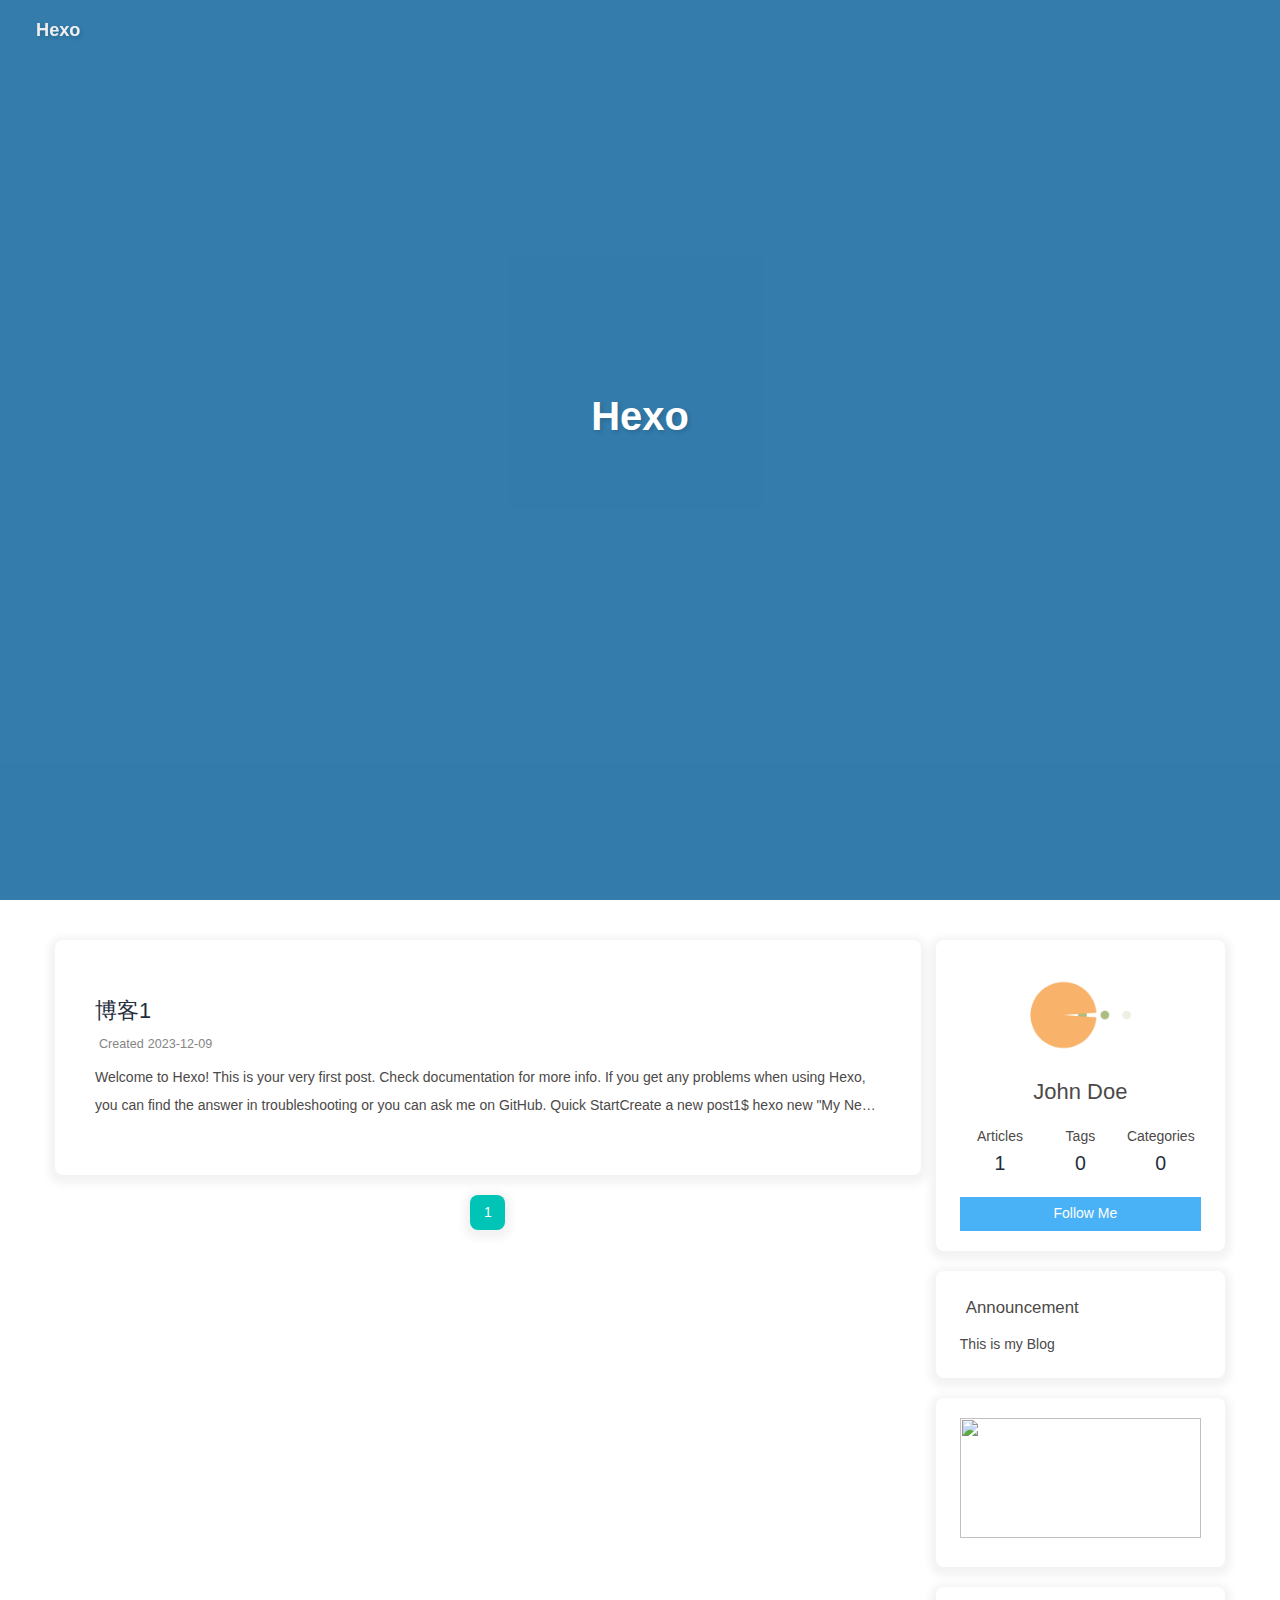
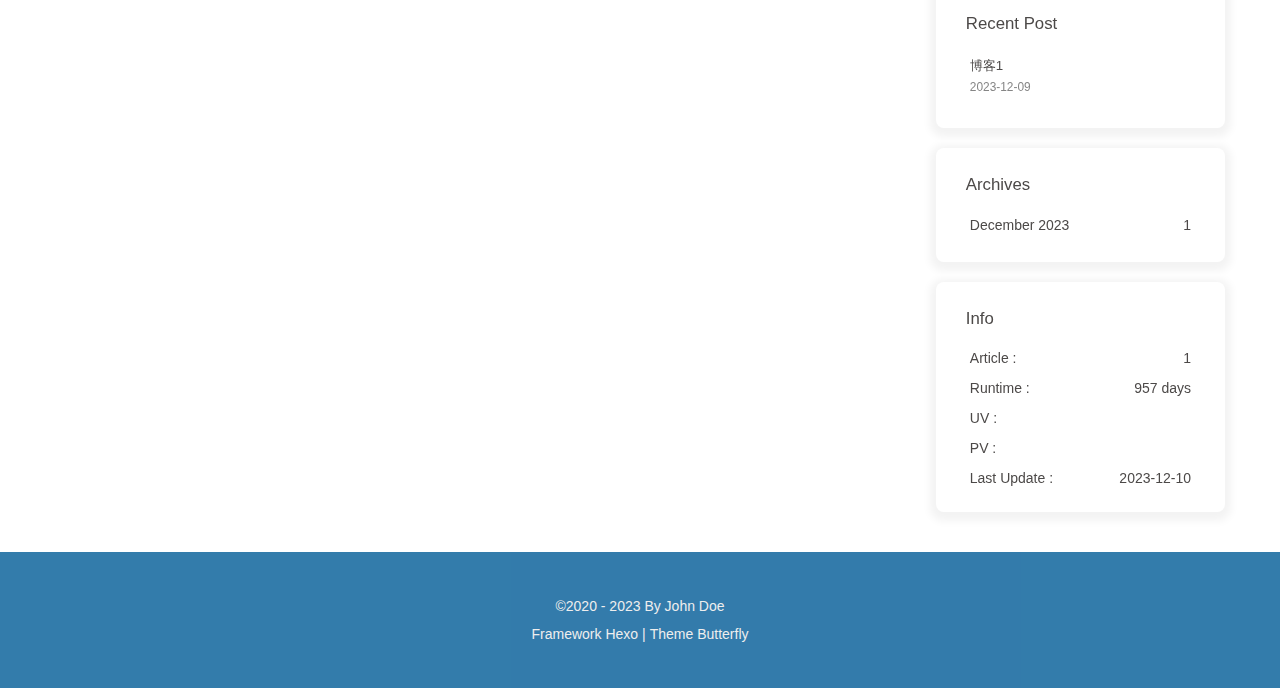
==== index.html @ 72d97095 "Site updated: 2023-12-10 14:03:55" ====
<!DOCTYPE html><html lang="en" data-theme="light"><head><meta charset="UTF-8"><meta http-equiv="X-UA-Compatible" content="IE=edge"><meta name="viewport" content="width=device-width, initial-scale=1.0,viewport-fit=cover"><title>Hexo</title><meta name="author" content="John Doe"><meta name="copyright" content="John Doe"><meta name="format-detection" content="telephone=no"><meta name="theme-color" content="#ffffff"><meta property="og:type" content="website">
<meta property="og:title" content="Hexo">
<meta property="og:url" content="http://example.com/index.html">
<meta property="og:site_name" content="Hexo">
<meta property="og:locale" content="en_US">
<meta property="og:image" content="https://i.loli.net/2021/02/24/5O1day2nriDzjSu.png">
<meta property="article:author" content="John Doe">
<meta name="twitter:card" content="summary">
<meta name="twitter:image" content="https://i.loli.net/2021/02/24/5O1day2nriDzjSu.png"><link rel="shortcut icon" href="/img/favicon.png"><link rel="canonical" href="http://example.com/index.html"><link rel="preconnect" href="//cdn.jsdelivr.net"/><link rel="preconnect" href="//busuanzi.ibruce.info"/><link rel="stylesheet" href="/css/index.css"><link rel="stylesheet" href="https://cdn.jsdelivr.net/npm/@fortawesome/fontawesome-free/css/all.min.css"><link rel="stylesheet" href="https://cdn.jsdelivr.net/npm/@fancyapps/ui/dist/fancybox/fancybox.min.css" media="print" onload="this.media='all'"><script>const GLOBAL_CONFIG = {
  root: '/',
  algolia: undefined,
  localSearch: undefined,
  translate: undefined,
  noticeOutdate: undefined,
  highlight: {"plugin":"highlight.js","highlightCopy":true,"highlightLang":true,"highlightHeightLimit":false},
  copy: {
    success: 'Copy Successful',
    error: 'Copy Error',
    noSupport: 'Browser Not Supported'
  },
  relativeDate: {
    homepage: false,
    post: false
  },
  runtime: 'days',
  dateSuffix: {
    just: 'Just now',
    min: 'minutes ago',
    hour: 'hours ago',
    day: 'days ago',
    month: 'months ago'
  },
  copyright: undefined,
  lightbox: 'fancybox',
  Snackbar: undefined,
  infinitegrid: {
    js: 'https://cdn.jsdelivr.net/npm/@egjs/infinitegrid/dist/infinitegrid.min.js',
    buttonText: 'Load More'
  },
  isPhotoFigcaption: false,
  islazyload: false,
  isAnchor: false,
  percent: {
    toc: true,
    rightside: false,
  },
  autoDarkmode: false
}</script><script id="config-diff">var GLOBAL_CONFIG_SITE = {
  title: 'Hexo',
  isPost: false,
  isHome: true,
  isHighlightShrink: false,
  isToc: false,
  postUpdate: '2023-12-10 14:03:35'
}</script><script>(win=>{
      win.saveToLocal = {
        set: (key, value, ttl) => {
          if (ttl === 0) return
          const now = Date.now()
          const expiry = now + ttl * 86400000
          const item = {
            value,
            expiry
          }
          localStorage.setItem(key, JSON.stringify(item))
        },
      
        get: key => {
          const itemStr = localStorage.getItem(key)
      
          if (!itemStr) {
            return undefined
          }
          const item = JSON.parse(itemStr)
          const now = Date.now()
      
          if (now > item.expiry) {
            localStorage.removeItem(key)
            return undefined
          }
          return item.value
        }
      }
    
      win.getScript = (url, attr = {}) => new Promise((resolve, reject) => {
        const script = document.createElement('script')
        script.src = url
        script.async = true
        script.onerror = reject
        script.onload = script.onreadystatechange = function() {
          const loadState = this.readyState
          if (loadState && loadState !== 'loaded' && loadState !== 'complete') return
          script.onload = script.onreadystatechange = null
          resolve()
        }

        Object.keys(attr).forEach(key => {
          script.setAttribute(key, attr[key])
        })

        document.head.appendChild(script)
      })
    
      win.getCSS = (url, id = false) => new Promise((resolve, reject) => {
        const link = document.createElement('link')
        link.rel = 'stylesheet'
        link.href = url
        if (id) link.id = id
        link.onerror = reject
        link.onload = link.onreadystatechange = function() {
          const loadState = this.readyState
          if (loadState && loadState !== 'loaded' && loadState !== 'complete') return
          link.onload = link.onreadystatechange = null
          resolve()
        }
        document.head.appendChild(link)
      })
    
      win.activateDarkMode = () => {
        document.documentElement.setAttribute('data-theme', 'dark')
        if (document.querySelector('meta[name="theme-color"]') !== null) {
          document.querySelector('meta[name="theme-color"]').setAttribute('content', '#0d0d0d')
        }
      }
      win.activateLightMode = () => {
        document.documentElement.setAttribute('data-theme', 'light')
        if (document.querySelector('meta[name="theme-color"]') !== null) {
          document.querySelector('meta[name="theme-color"]').setAttribute('content', '#ffffff')
        }
      }
      const t = saveToLocal.get('theme')
    
        if (t === 'dark') activateDarkMode()
        else if (t === 'light') activateLightMode()
      
      const asideStatus = saveToLocal.get('aside-status')
      if (asideStatus !== undefined) {
        if (asideStatus === 'hide') {
          document.documentElement.classList.add('hide-aside')
        } else {
          document.documentElement.classList.remove('hide-aside')
        }
      }
    
      const detectApple = () => {
        if(/iPad|iPhone|iPod|Macintosh/.test(navigator.userAgent)){
          document.documentElement.classList.add('apple')
        }
      }
      detectApple()
    })(window)</script><!-- hexo injector head_end start --><link rel="stylesheet" href="https://cdn.cbd.int/hexo-butterfly-clock-anzhiyu/lib/clock.min.css" /><!-- hexo injector head_end end --><meta name="generator" content="Hexo 7.0.0"></head><body><div id="sidebar"><div id="menu-mask"></div><div id="sidebar-menus"><div class="avatar-img is-center"><img src="https://i.loli.net/2021/02/24/5O1day2nriDzjSu.png" onerror="onerror=null;src='/img/friend_404.gif'" alt="avatar"/></div><div class="sidebar-site-data site-data is-center"><a href="/archives/"><div class="headline">Articles</div><div class="length-num">1</div></a><a href="/tags/"><div class="headline">Tags</div><div class="length-num">0</div></a><a href="/categories/"><div class="headline">Categories</div><div class="length-num">0</div></a></div><hr class="custom-hr"/></div></div><div class="page" id="body-wrap"><header class="full_page" id="page-header" style="background-image: url('/xxx.png')"><nav id="nav"><span id="blog-info"><a href="/" title="Hexo"><span class="site-name">Hexo</span></a></span><div id="menus"><div id="toggle-menu"><a class="site-page" href="javascript:void(0);"><i class="fas fa-bars fa-fw"></i></a></div></div></nav><div id="site-info"><h1 id="site-title">Hexo</h1><div id="site-subtitle"><span id="subtitle"></span></div></div><div id="scroll-down"><i class="fas fa-angle-down scroll-down-effects"></i></div></header><main class="layout" id="content-inner"><div class="recent-posts" id="recent-posts"><div class="recent-post-item"><div class="recent-post-info no-cover"><a class="article-title" href="/post/22044.html" title="博客1">博客1</a><div class="article-meta-wrap"><span class="post-meta-date"><i class="far fa-calendar-alt"></i><span class="article-meta-label">Created</span><time datetime="2023-12-09T08:58:15.111Z" title="Created 2023-12-09 16:58:15">2023-12-09</time></span></div><div class="content">Welcome to Hexo! This is your very first post. Check documentation for more info. If you get any problems when using Hexo, you can find the answer in troubleshooting or you can ask me on GitHub.
Quick StartCreate a new post1$ hexo new &quot;My New Post&quot;

More info: Writing
Run server1$ hexo server

More info: Server
Generate static files1$ hexo generate

More info: Generating
Deploy to remote sites1$ hexo deploy

More info: Deployment
</div></div></div><nav id="pagination"><div class="pagination"><span class="page-number current">1</span></div></nav></div><div class="aside-content" id="aside-content"><div class="card-widget card-info"><div class="is-center"><div class="avatar-img"><img src="https://i.loli.net/2021/02/24/5O1day2nriDzjSu.png" onerror="this.onerror=null;this.src='/img/friend_404.gif'" alt="avatar"/></div><div class="author-info__name">John Doe</div><div class="author-info__description"></div></div><div class="card-info-data site-data is-center"><a href="/archives/"><div class="headline">Articles</div><div class="length-num">1</div></a><a href="/tags/"><div class="headline">Tags</div><div class="length-num">0</div></a><a href="/categories/"><div class="headline">Categories</div><div class="length-num">0</div></a></div><a id="card-info-btn" target="_blank" rel="noopener" href="https://github.com/xxxxxx"><i class="fab fa-github"></i><span>Follow Me</span></a></div><div class="card-widget card-announcement"><div class="item-headline"><i class="fas fa-bullhorn fa-shake"></i><span>Announcement</span></div><div class="announcement_content">This is my Blog</div></div><div class="sticky_layout"><div class="card-widget card-recent-post"><div class="item-headline"><i class="fas fa-history"></i><span>Recent Post</span></div><div class="aside-list"><div class="aside-list-item no-cover"><div class="content"><a class="title" href="/post/22044.html" title="博客1">博客1</a><time datetime="2023-12-09T08:58:15.111Z" title="Created 2023-12-09 16:58:15">2023-12-09</time></div></div></div></div><div class="card-widget card-archives"><div class="item-headline"><i class="fas fa-archive"></i><span>Archives</span></div><ul class="card-archive-list"><li class="card-archive-list-item"><a class="card-archive-list-link" href="/archives/2023/12/"><span class="card-archive-list-date">December 2023</span><span class="card-archive-list-count">1</span></a></li></ul></div><div class="card-widget card-webinfo"><div class="item-headline"><i class="fas fa-chart-line"></i><span>Info</span></div><div class="webinfo"><div class="webinfo-item"><div class="item-name">Article :</div><div class="item-count">1</div></div><div class="webinfo-item"><div class="item-name">Runtime :</div><div class="item-count" id="runtimeshow" data-publishDate="2023-12-10T00:05:00.000Z"><i class="fa-solid fa-spinner fa-spin"></i></div></div><div class="webinfo-item"><div class="item-name">UV :</div><div class="item-count" id="busuanzi_value_site_uv"><i class="fa-solid fa-spinner fa-spin"></i></div></div><div class="webinfo-item"><div class="item-name">PV :</div><div class="item-count" id="busuanzi_value_site_pv"><i class="fa-solid fa-spinner fa-spin"></i></div></div><div class="webinfo-item"><div class="item-name">Last Update :</div><div class="item-count" id="last-push-date" data-lastPushDate="2023-12-10T06:03:35.349Z"><i class="fa-solid fa-spinner fa-spin"></i></div></div></div></div></div></div></main><footer id="footer" style="background-image: url('/xxx.png')"><div id="footer-wrap"><div class="copyright">&copy;2020 - 2023 By John Doe</div><div class="framework-info"><span>Framework </span><a target="_blank" rel="noopener" href="https://hexo.io">Hexo</a><span class="footer-separator">|</span><span>Theme </span><a target="_blank" rel="noopener" href="https://github.com/jerryc127/hexo-theme-butterfly">Butterfly</a></div></div></footer></div><div id="rightside"><div id="rightside-config-hide"><button id="darkmode" type="button" title="Toggle Between Light And Dark Mode"><i class="fas fa-adjust"></i></button><button id="hide-aside-btn" type="button" title="Toggle between Single-column and Double-column"><i class="fas fa-arrows-alt-h"></i></button></div><div id="rightside-config-show"><button id="rightside-config" type="button" title="Setting"><i class="fas fa-cog fa-spin"></i></button><button id="go-up" type="button" title="Back To Top"><span class="scroll-percent"></span><i class="fas fa-arrow-up"></i></button></div></div><div><script src="/js/utils.js"></script><script src="/js/main.js"></script><script src="https://cdn.jsdelivr.net/npm/@fancyapps/ui/dist/fancybox/fancybox.umd.min.js"></script><div class="js-pjax"><script>window.typedJSFn = {
  init: (str) => {
    window.typed = new Typed('#subtitle', Object.assign({
      strings: str,
      startDelay: 300,
      typeSpeed: 150,
      loop: true,
      backSpeed: 50,
    }, ))
  },
  run: (subtitleType) => {
    if (true) {
      if (typeof Typed === 'function') {
        subtitleType()
      } else {
        getScript('https://cdn.jsdelivr.net/npm/typed.js/dist/typed.umd.min.js').then(subtitleType)
      }
    } else {
      subtitleType()
    }
  }
}
</script><script>function subtitleType () {
  if (true) {
    typedJSFn.init(["编程是一种思考方式。","今天的你，比昨天更强大了吗？","一个能够升起月亮的身体，必然驮住了许多次日落！"])
  } else {
    document.getElementById("subtitle").textContent = "编程是一种思考方式。"
  }
}
typedJSFn.run(subtitleType)</script></div><script id="canvas_nest" defer="defer" color="0,0,255" opacity="0.7" zIndex="-1" count="99" mobile="false" src="https://cdn.jsdelivr.net/npm/butterfly-extsrc/dist/canvas-nest.min.js"></script><script src="https://cdn.jsdelivr.net/npm/butterfly-extsrc/dist/activate-power-mode.min.js"></script><script>POWERMODE.colorful = true;
POWERMODE.shake = true;
POWERMODE.mobile = false;
document.body.addEventListener('input', POWERMODE);
</script><script id="click-show-text" src="https://cdn.jsdelivr.net/npm/butterfly-extsrc/dist/click-show-text.min.js" data-mobile="false" data-text="爱国,敬业,诚信,友善,富强,民主,文明,和谐,自由,平等,公正,法治" data-fontsize="15px" data-random="false" async="async"></script><script async data-pjax src="//busuanzi.ibruce.info/busuanzi/2.3/busuanzi.pure.mini.js"></script></div><!-- hexo injector body_end start --><script data-pjax>
  function butterfly_clock_anzhiyu_injector_config(){
    var parent_div_git = document.getElementsByClassName('sticky_layout')[0];
    var item_html = '<div class="card-widget card-clock"><div class="card-glass"><div class="card-background"><div class="card-content"><div id="hexo_electric_clock"><img class="entered loading" id="card-clock-loading" src="https://cdn.cbd.int/hexo-butterfly-clock-anzhiyu/lib/loading.gif" style="height: 120px; width: 100%;" data-ll-status="loading"/></div></div></div></div></div>';
    console.log('已挂载butterfly_clock_anzhiyu')
    if(parent_div_git) {
      parent_div_git.insertAdjacentHTML("afterbegin",item_html)
    }
  }
  var elist = 'null'.split(',');
  var cpage = location.pathname;
  var epage = 'all';
  var qweather_key = 'b16a1fa0e63c46a4b8f28abfb06ae3fe';
  var gaud_map_key = 'e2b04289e870b005374ee030148d64fd&s=rsv3';
  var baidu_ak_key = 'undefined';
  var flag = 0;
  var clock_rectangle = '112.982279,28.19409';
  var clock_default_rectangle_enable = 'false';

  for (var i=0;i<elist.length;i++){
    if (cpage.includes(elist[i])){
      flag++;
    }
  }

  if ((epage ==='all')&&(flag == 0)){
    butterfly_clock_anzhiyu_injector_config();
  }
  else if (epage === cpage){
    butterfly_clock_anzhiyu_injector_config();
  }
  </script><script src="https://widget.qweather.net/simple/static/js/he-simple-common.js?v=2.0"></script><script data-pjax src="https://cdn.cbd.int/hexo-butterfly-clock-anzhiyu/lib/clock.min.js"></script><!-- hexo injector body_end end --></body></html>
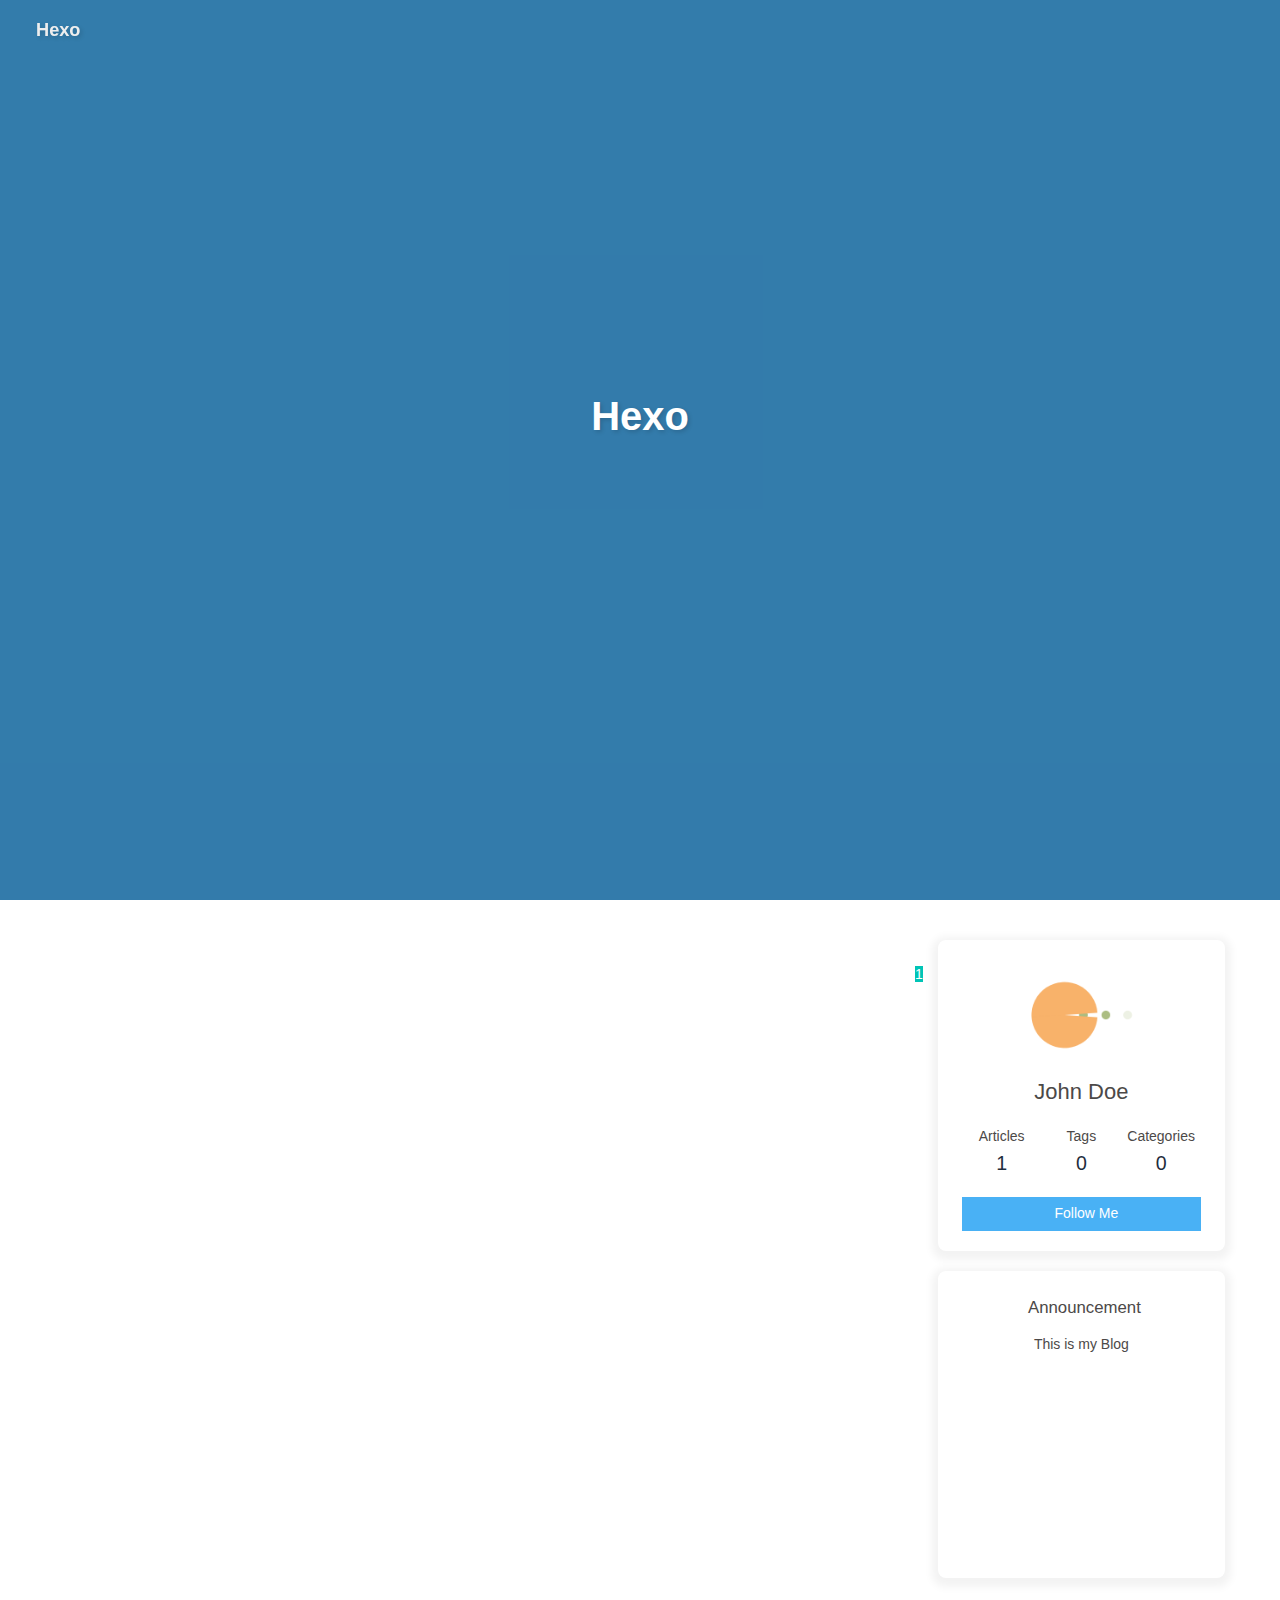
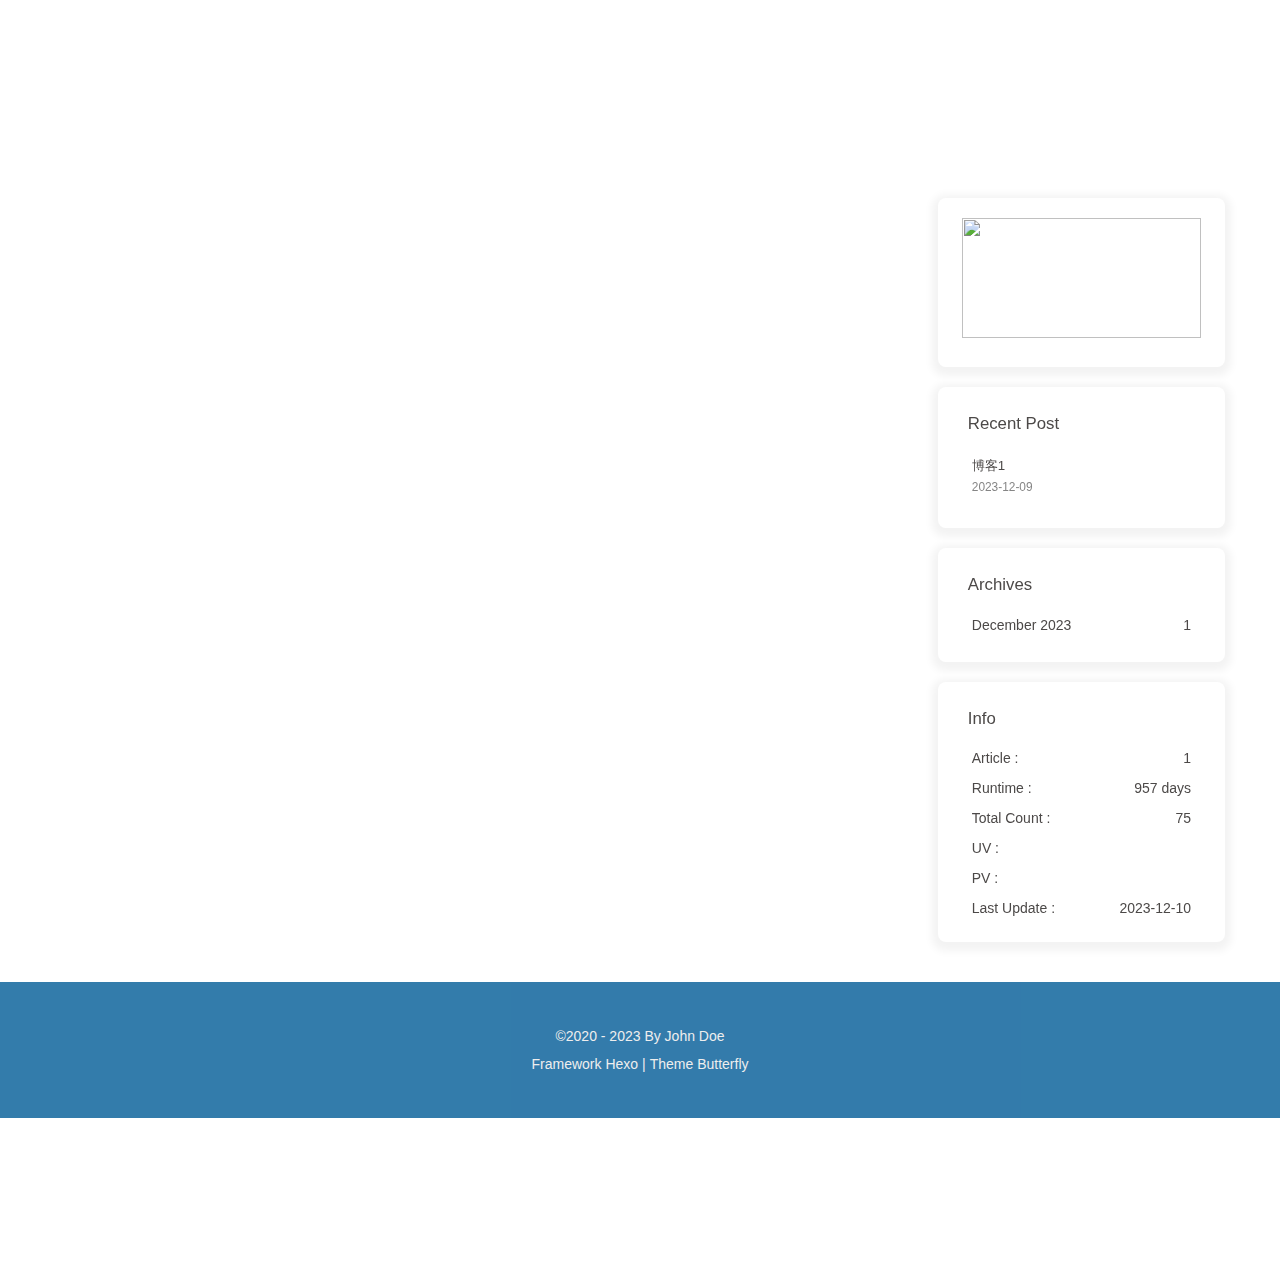
==== commit 7a8e9d24: "Site updated: 2023-12-10 16:48:01" ====
--- a/index.html
+++ b/index.html
@@ -51,7 +51,7 @@
   isHome: true,
   isHighlightShrink: false,
   isToc: false,
-  postUpdate: '2023-12-10 14:03:35'
+  postUpdate: '2023-12-10 16:34:49'
 }</script><script>(win=>{
       win.saveToLocal = {
         set: (key, value, ttl) => {
@@ -148,20 +148,17 @@
         }
       }
       detectApple()
-    })(window)</script><!-- hexo injector head_end start --><link rel="stylesheet" href="https://cdn.cbd.int/hexo-butterfly-clock-anzhiyu/lib/clock.min.css" /><!-- hexo injector head_end end --><meta name="generator" content="Hexo 7.0.0"></head><body><div id="sidebar"><div id="menu-mask"></div><div id="sidebar-menus"><div class="avatar-img is-center"><img src="https://i.loli.net/2021/02/24/5O1day2nriDzjSu.png" onerror="onerror=null;src='/img/friend_404.gif'" alt="avatar"/></div><div class="sidebar-site-data site-data is-center"><a href="/archives/"><div class="headline">Articles</div><div class="length-num">1</div></a><a href="/tags/"><div class="headline">Tags</div><div class="length-num">0</div></a><a href="/categories/"><div class="headline">Categories</div><div class="length-num">0</div></a></div><hr class="custom-hr"/></div></div><div class="page" id="body-wrap"><header class="full_page" id="page-header" style="background-image: url('/xxx.png')"><nav id="nav"><span id="blog-info"><a href="/" title="Hexo"><span class="site-name">Hexo</span></a></span><div id="menus"><div id="toggle-menu"><a class="site-page" href="javascript:void(0);"><i class="fas fa-bars fa-fw"></i></a></div></div></nav><div id="site-info"><h1 id="site-title">Hexo</h1><div id="site-subtitle"><span id="subtitle"></span></div></div><div id="scroll-down"><i class="fas fa-angle-down scroll-down-effects"></i></div></header><main class="layout" id="content-inner"><div class="recent-posts" id="recent-posts"><div class="recent-post-item"><div class="recent-post-info no-cover"><a class="article-title" href="/post/22044.html" title="博客1">博客1</a><div class="article-meta-wrap"><span class="post-meta-date"><i class="far fa-calendar-alt"></i><span class="article-meta-label">Created</span><time datetime="2023-12-09T08:58:15.111Z" title="Created 2023-12-09 16:58:15">2023-12-09</time></span></div><div class="content">Welcome to Hexo! This is your very first post. Check documentation for more info. If you get any problems when using Hexo, you can find the answer in troubleshooting or you can ask me on GitHub.
-Quick StartCreate a new post1$ hexo new &quot;My New Post&quot;
-
-More info: Writing
-Run server1$ hexo server
-
-More info: Server
-Generate static files1$ hexo generate
-
-More info: Generating
-Deploy to remote sites1$ hexo deploy
-
-More info: Deployment
-</div></div></div><nav id="pagination"><div class="pagination"><span class="page-number current">1</span></div></nav></div><div class="aside-content" id="aside-content"><div class="card-widget card-info"><div class="is-center"><div class="avatar-img"><img src="https://i.loli.net/2021/02/24/5O1day2nriDzjSu.png" onerror="this.onerror=null;this.src='/img/friend_404.gif'" alt="avatar"/></div><div class="author-info__name">John Doe</div><div class="author-info__description"></div></div><div class="card-info-data site-data is-center"><a href="/archives/"><div class="headline">Articles</div><div class="length-num">1</div></a><a href="/tags/"><div class="headline">Tags</div><div class="length-num">0</div></a><a href="/categories/"><div class="headline">Categories</div><div class="length-num">0</div></a></div><a id="card-info-btn" target="_blank" rel="noopener" href="https://github.com/xxxxxx"><i class="fab fa-github"></i><span>Follow Me</span></a></div><div class="card-widget card-announcement"><div class="item-headline"><i class="fas fa-bullhorn fa-shake"></i><span>Announcement</span></div><div class="announcement_content">This is my Blog</div></div><div class="sticky_layout"><div class="card-widget card-recent-post"><div class="item-headline"><i class="fas fa-history"></i><span>Recent Post</span></div><div class="aside-list"><div class="aside-list-item no-cover"><div class="content"><a class="title" href="/post/22044.html" title="博客1">博客1</a><time datetime="2023-12-09T08:58:15.111Z" title="Created 2023-12-09 16:58:15">2023-12-09</time></div></div></div></div><div class="card-widget card-archives"><div class="item-headline"><i class="fas fa-archive"></i><span>Archives</span></div><ul class="card-archive-list"><li class="card-archive-list-item"><a class="card-archive-list-link" href="/archives/2023/12/"><span class="card-archive-list-date">December 2023</span><span class="card-archive-list-count">1</span></a></li></ul></div><div class="card-widget card-webinfo"><div class="item-headline"><i class="fas fa-chart-line"></i><span>Info</span></div><div class="webinfo"><div class="webinfo-item"><div class="item-name">Article :</div><div class="item-count">1</div></div><div class="webinfo-item"><div class="item-name">Runtime :</div><div class="item-count" id="runtimeshow" data-publishDate="2023-12-10T00:05:00.000Z"><i class="fa-solid fa-spinner fa-spin"></i></div></div><div class="webinfo-item"><div class="item-name">UV :</div><div class="item-count" id="busuanzi_value_site_uv"><i class="fa-solid fa-spinner fa-spin"></i></div></div><div class="webinfo-item"><div class="item-name">PV :</div><div class="item-count" id="busuanzi_value_site_pv"><i class="fa-solid fa-spinner fa-spin"></i></div></div><div class="webinfo-item"><div class="item-name">Last Update :</div><div class="item-count" id="last-push-date" data-lastPushDate="2023-12-10T06:03:35.349Z"><i class="fa-solid fa-spinner fa-spin"></i></div></div></div></div></div></div></main><footer id="footer" style="background-image: url('/xxx.png')"><div id="footer-wrap"><div class="copyright">&copy;2020 - 2023 By John Doe</div><div class="framework-info"><span>Framework </span><a target="_blank" rel="noopener" href="https://hexo.io">Hexo</a><span class="footer-separator">|</span><span>Theme </span><a target="_blank" rel="noopener" href="https://github.com/jerryc127/hexo-theme-butterfly">Butterfly</a></div></div></footer></div><div id="rightside"><div id="rightside-config-hide"><button id="darkmode" type="button" title="Toggle Between Light And Dark Mode"><i class="fas fa-adjust"></i></button><button id="hide-aside-btn" type="button" title="Toggle between Single-column and Double-column"><i class="fas fa-arrows-alt-h"></i></button></div><div id="rightside-config-show"><button id="rightside-config" type="button" title="Setting"><i class="fas fa-cog fa-spin"></i></button><button id="go-up" type="button" title="Back To Top"><span class="scroll-percent"></span><i class="fas fa-arrow-up"></i></button></div></div><div><script src="/js/utils.js"></script><script src="/js/main.js"></script><script src="https://cdn.jsdelivr.net/npm/@fancyapps/ui/dist/fancybox/fancybox.umd.min.js"></script><div class="js-pjax"><script>window.typedJSFn = {
+    })(window)</script><svg aria-hidden="true" style="position:absolute; overflow:hidden; width:0; height:0"><symbol id="icon-sun" viewBox="0 0 1024 1024"><path d="M960 512l-128 128v192h-192l-128 128-128-128H192v-192l-128-128 128-128V192h192l128-128 128 128h192v192z" fill="#FFD878" p-id="8420"></path><path d="M736 512a224 224 0 1 0-448 0 224 224 0 1 0 448 0z" fill="#FFE4A9" p-id="8421"></path><path d="M512 109.248L626.752 224H800v173.248L914.752 512 800 626.752V800h-173.248L512 914.752 397.248 800H224v-173.248L109.248 512 224 397.248V224h173.248L512 109.248M512 64l-128 128H192v192l-128 128 128 128v192h192l128 128 128-128h192v-192l128-128-128-128V192h-192l-128-128z" fill="#4D5152" p-id="8422"></path><path d="M512 320c105.888 0 192 86.112 192 192s-86.112 192-192 192-192-86.112-192-192 86.112-192 192-192m0-32a224 224 0 1 0 0 448 224 224 0 0 0 0-448z" fill="#4D5152" p-id="8423"></path></symbol><symbol id="icon-moon" viewBox="0 0 1024 1024"><path d="M611.370667 167.082667a445.013333 445.013333 0 0 1-38.4 161.834666 477.824 477.824 0 0 1-244.736 244.394667 445.141333 445.141333 0 0 1-161.109334 38.058667 85.077333 85.077333 0 0 0-65.066666 135.722666A462.08 462.08 0 1 0 747.093333 102.058667a85.077333 85.077333 0 0 0-135.722666 65.024z" fill="#FFB531" p-id="11345"></path><path d="M329.728 274.133333l35.157333-35.157333a21.333333 21.333333 0 1 0-30.165333-30.165333l-35.157333 35.157333-35.114667-35.157333a21.333333 21.333333 0 0 0-30.165333 30.165333l35.114666 35.157333-35.114666 35.157334a21.333333 21.333333 0 1 0 30.165333 30.165333l35.114667-35.157333 35.157333 35.157333a21.333333 21.333333 0 1 0 30.165333-30.165333z" fill="#030835" p-id="11346"></path></symbol></svg><!-- hexo injector head_end start --><link rel="stylesheet" href="https://cdn.cbd.int/hexo-butterfly-clock-anzhiyu/lib/clock.min.css" /><!-- hexo injector head_end end --><meta name="generator" content="Hexo 7.0.0"></head><body><div id="sidebar"><div id="menu-mask"></div><div id="sidebar-menus"><div class="avatar-img is-center"><img src="https://i.loli.net/2021/02/24/5O1day2nriDzjSu.png" onerror="onerror=null;src='/img/friend_404.gif'" alt="avatar"/></div><div class="sidebar-site-data site-data is-center"><a href="/archives/"><div class="headline">Articles</div><div class="length-num">1</div></a><a href="/tags/"><div class="headline">Tags</div><div class="length-num">0</div></a><a href="/categories/"><div class="headline">Categories</div><div class="length-num">0</div></a></div><hr class="custom-hr"/></div></div><div class="page" id="body-wrap"><header class="full_page" id="page-header" style="background-image: url('/xxx.png')"><nav id="nav"><span id="blog-info"><a href="/" title="Hexo"><span class="site-name">Hexo</span></a></span><div id="menus"><div id="toggle-menu"><a class="site-page" href="javascript:void(0);"><i class="fas fa-bars fa-fw"></i></a></div></div></nav><div id="site-info"><h1 id="site-title">Hexo</h1><div id="site-subtitle"><span id="subtitle"></span></div></div><div id="scroll-down"><i class="fas fa-angle-down scroll-down-effects"></i></div></header><main class="layout" id="content-inner"><div class="recent-posts" id="recent-posts"></div><postUI></postUI><nav id="pagination"><div class="pagination"><span class="page-number current">1</span></div></nav><div class="aside-content" id="aside-content"><div class="card-widget card-info"><div class="is-center"><div class="avatar-img"><img src="https://i.loli.net/2021/02/24/5O1day2nriDzjSu.png" onerror="this.onerror=null;this.src='/img/friend_404.gif'" alt="avatar"/></div><div class="author-info__name">John Doe</div><div class="author-info__description"></div></div><div class="card-info-data site-data is-center"><a href="/archives/"><div class="headline">Articles</div><div class="length-num">1</div></a><a href="/tags/"><div class="headline">Tags</div><div class="length-num">0</div></a><a href="/categories/"><div class="headline">Categories</div><div class="length-num">0</div></a></div><a id="card-info-btn" target="_blank" rel="noopener" href="https://github.com/xxxxxx"><i class="fab fa-github"></i><span>Follow Me</span></a></div><div class="card-widget card-announcement"><div class="item-headline"><i class="fas fa-bullhorn fa-shake"></i><span>Announcement</span></div><div class="announcement_content">This is my Blog<div class="xpand" style="height:200px;"></div></div></div><canvas class="illo" width="800" height="800" style="max-width: 200px; max-height: 200px; touch-action: none; width: 640px; height: 640px;"></canvas><script src="https://fastly.jsdelivr.net/gh/xiaopengand/blogCdn@latest/xzxr/twopeople1.js"></script><script src="https://fastly.jsdelivr.net/gh/xiaopengand/blogCdn@latest/xzxr/zdog.dist.js"></script><script id="rendered-js" src="https://fastly.jsdelivr.net/gh/xiaopengand/blogCdn@latest/xzxr/twopeople.js"></script><style>.card-widget.card-announcement {
+margin: 0;
+align-items: center;
+justify-content: center;
+text-align: center;
+}
+canvas {
+display: block;
+margin: 0 auto;
+cursor: move;
+}</style><div class="sticky_layout"><div class="card-widget card-recent-post"><div class="item-headline"><i class="fas fa-history"></i><span>Recent Post</span></div><div class="aside-list"><div class="aside-list-item no-cover"><div class="content"><a class="title" href="/post/22044.html" title="博客1">博客1</a><time datetime="2023-12-09T08:58:15.111Z" title="Created 2023-12-09 16:58:15">2023-12-09</time></div></div></div></div><div class="card-widget card-archives"><div class="item-headline"><i class="fas fa-archive"></i><span>Archives</span></div><ul class="card-archive-list"><li class="card-archive-list-item"><a class="card-archive-list-link" href="/archives/2023/12/"><span class="card-archive-list-date">December 2023</span><span class="card-archive-list-count">1</span></a></li></ul></div><div class="card-widget card-webinfo"><div class="item-headline"><i class="fas fa-chart-line"></i><span>Info</span></div><div class="webinfo"><div class="webinfo-item"><div class="item-name">Article :</div><div class="item-count">1</div></div><div class="webinfo-item"><div class="item-name">Runtime :</div><div class="item-count" id="runtimeshow" data-publishDate="2023-12-10T00:05:00.000Z"><i class="fa-solid fa-spinner fa-spin"></i></div></div><div class="webinfo-item"><div class="item-name">Total Count :</div><div class="item-count">75</div></div><div class="webinfo-item"><div class="item-name">UV :</div><div class="item-count" id="busuanzi_value_site_uv"><i class="fa-solid fa-spinner fa-spin"></i></div></div><div class="webinfo-item"><div class="item-name">PV :</div><div class="item-count" id="busuanzi_value_site_pv"><i class="fa-solid fa-spinner fa-spin"></i></div></div><div class="webinfo-item"><div class="item-name">Last Update :</div><div class="item-count" id="last-push-date" data-lastPushDate="2023-12-10T08:34:49.573Z"><i class="fa-solid fa-spinner fa-spin"></i></div></div></div></div></div></div></main><footer id="footer" style="background-image: url('/xxx.png')"><div id="footer-wrap"><div class="copyright">&copy;2020 - 2023 By John Doe</div><div class="framework-info"><span>Framework </span><a target="_blank" rel="noopener" href="https://hexo.io">Hexo</a><span class="footer-separator">|</span><span>Theme </span><a target="_blank" rel="noopener" href="https://github.com/jerryc127/hexo-theme-butterfly">Butterfly</a></div></div></footer></div><div id="rightside"><div id="rightside-config-hide"><button id="darkmode" type="button" title="Toggle Between Light And Dark Mode"><i class="fas fa-adjust"></i></button><a class="icon-V hidden" onclick="switchNightMode()" title="Toggle Between Light And Dark Mode"></a><svg width="25" height="25" viewBox="0 0 1024 1024"></svg><use id="modeicon" xlink:href="#icon-moon"></use><button id="hide-aside-btn" type="button" title="Toggle between Single-column and Double-column"><i class="fas fa-arrows-alt-h"></i></button></div><div id="rightside-config-show"><button id="rightside-config" type="button" title="Setting"><i class="fas fa-cog fa-spin"></i></button><button id="go-up" type="button" title="Back To Top"><span class="scroll-percent"></span><i class="fas fa-arrow-up"></i></button></div></div><div><script src="/js/utils.js"></script><script src="/js/main.js"></script><script src="https://cdn.jsdelivr.net/npm/@fancyapps/ui/dist/fancybox/fancybox.umd.min.js"></script><div class="js-pjax"><script>window.typedJSFn = {
   init: (str) => {
     window.typed = new Typed('#subtitle', Object.assign({
       strings: str,
@@ -190,14 +187,14 @@
     document.getElementById("subtitle").textContent = "编程是一种思考方式。"
   }
 }
-typedJSFn.run(subtitleType)</script></div><script id="canvas_nest" defer="defer" color="0,0,255" opacity="0.7" zIndex="-1" count="99" mobile="false" src="https://cdn.jsdelivr.net/npm/butterfly-extsrc/dist/canvas-nest.min.js"></script><script src="https://cdn.jsdelivr.net/npm/butterfly-extsrc/dist/activate-power-mode.min.js"></script><script>POWERMODE.colorful = true;
+typedJSFn.run(subtitleType)</script></div><canvas id="universe"></canvas><script defer src="/js/universe.js"></script><script id="canvas_nest" defer="defer" color="0,0,255" opacity="0.7" zIndex="-1" count="99" mobile="false" src="https://cdn.jsdelivr.net/npm/butterfly-extsrc/dist/canvas-nest.min.js"></script><script src="https://cdn.jsdelivr.net/npm/butterfly-extsrc/dist/activate-power-mode.min.js"></script><script>POWERMODE.colorful = true;
 POWERMODE.shake = true;
 POWERMODE.mobile = false;
 document.body.addEventListener('input', POWERMODE);
 </script><script id="click-show-text" src="https://cdn.jsdelivr.net/npm/butterfly-extsrc/dist/click-show-text.min.js" data-mobile="false" data-text="爱国,敬业,诚信,友善,富强,民主,文明,和谐,自由,平等,公正,法治" data-fontsize="15px" data-random="false" async="async"></script><script async data-pjax src="//busuanzi.ibruce.info/busuanzi/2.3/busuanzi.pure.mini.js"></script></div><!-- hexo injector body_end start --><script data-pjax>
   function butterfly_clock_anzhiyu_injector_config(){
     var parent_div_git = document.getElementsByClassName('sticky_layout')[0];
-    var item_html = '<div class="card-widget card-clock"><div class="card-glass"><div class="card-background"><div class="card-content"><div id="hexo_electric_clock"><img class="entered loading" id="card-clock-loading" src="https://cdn.cbd.int/hexo-butterfly-clock-anzhiyu/lib/loading.gif" style="height: 120px; width: 100%;" data-ll-status="loading"/></div></div></div></div></div>';
+    var item_html = '<div class="card-widget card-clock"><div class="card-glass"><div class="card-background"><div class="card-content"><div id="hexo_electric_clock"><img class="entered loading" id="card-clock-loading" src="https://p2.ssl.qhimgs1.com/sdr/400__/t040a87eb3dd4bdf538.jpg" style="height: 120px; width: 100%;" data-ll-status="loading"/></div></div></div></div></div>';
     console.log('已挂载butterfly_clock_anzhiyu')
     if(parent_div_git) {
       parent_div_git.insertAdjacentHTML("afterbegin",item_html)
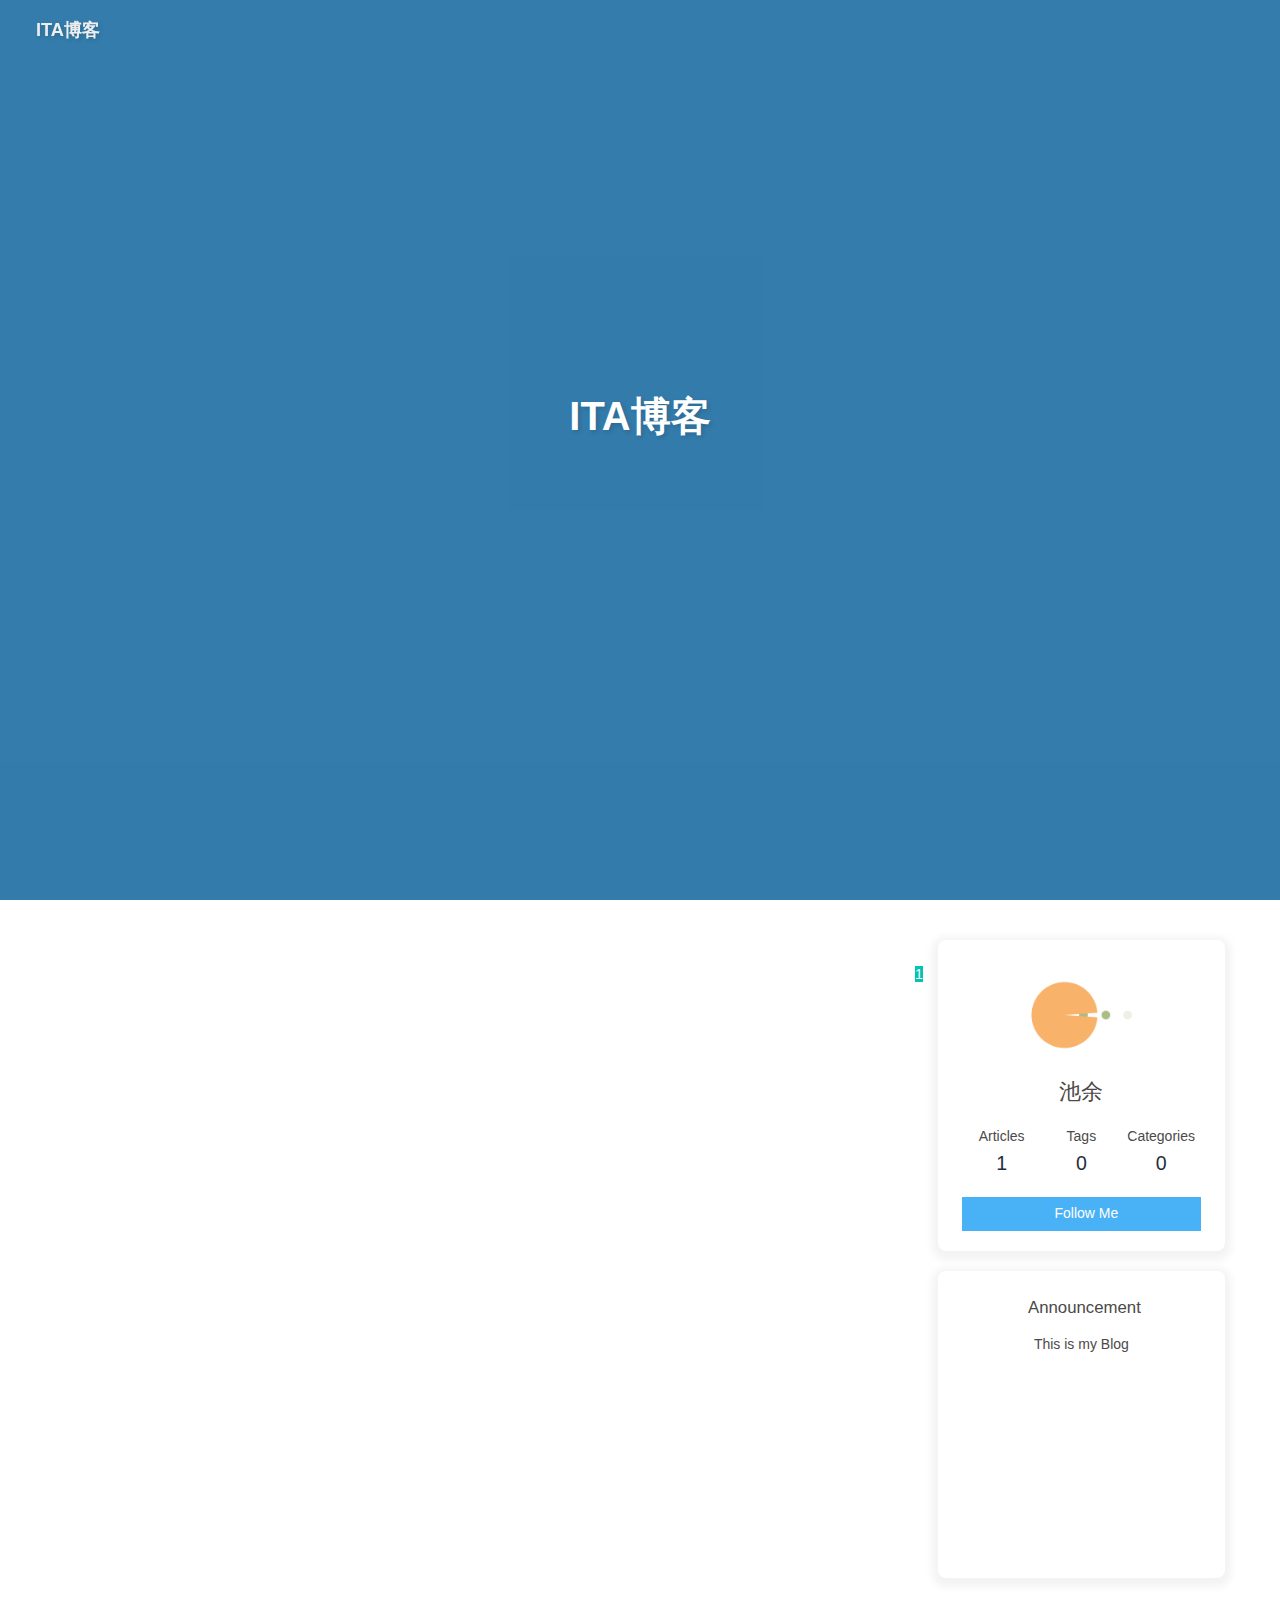
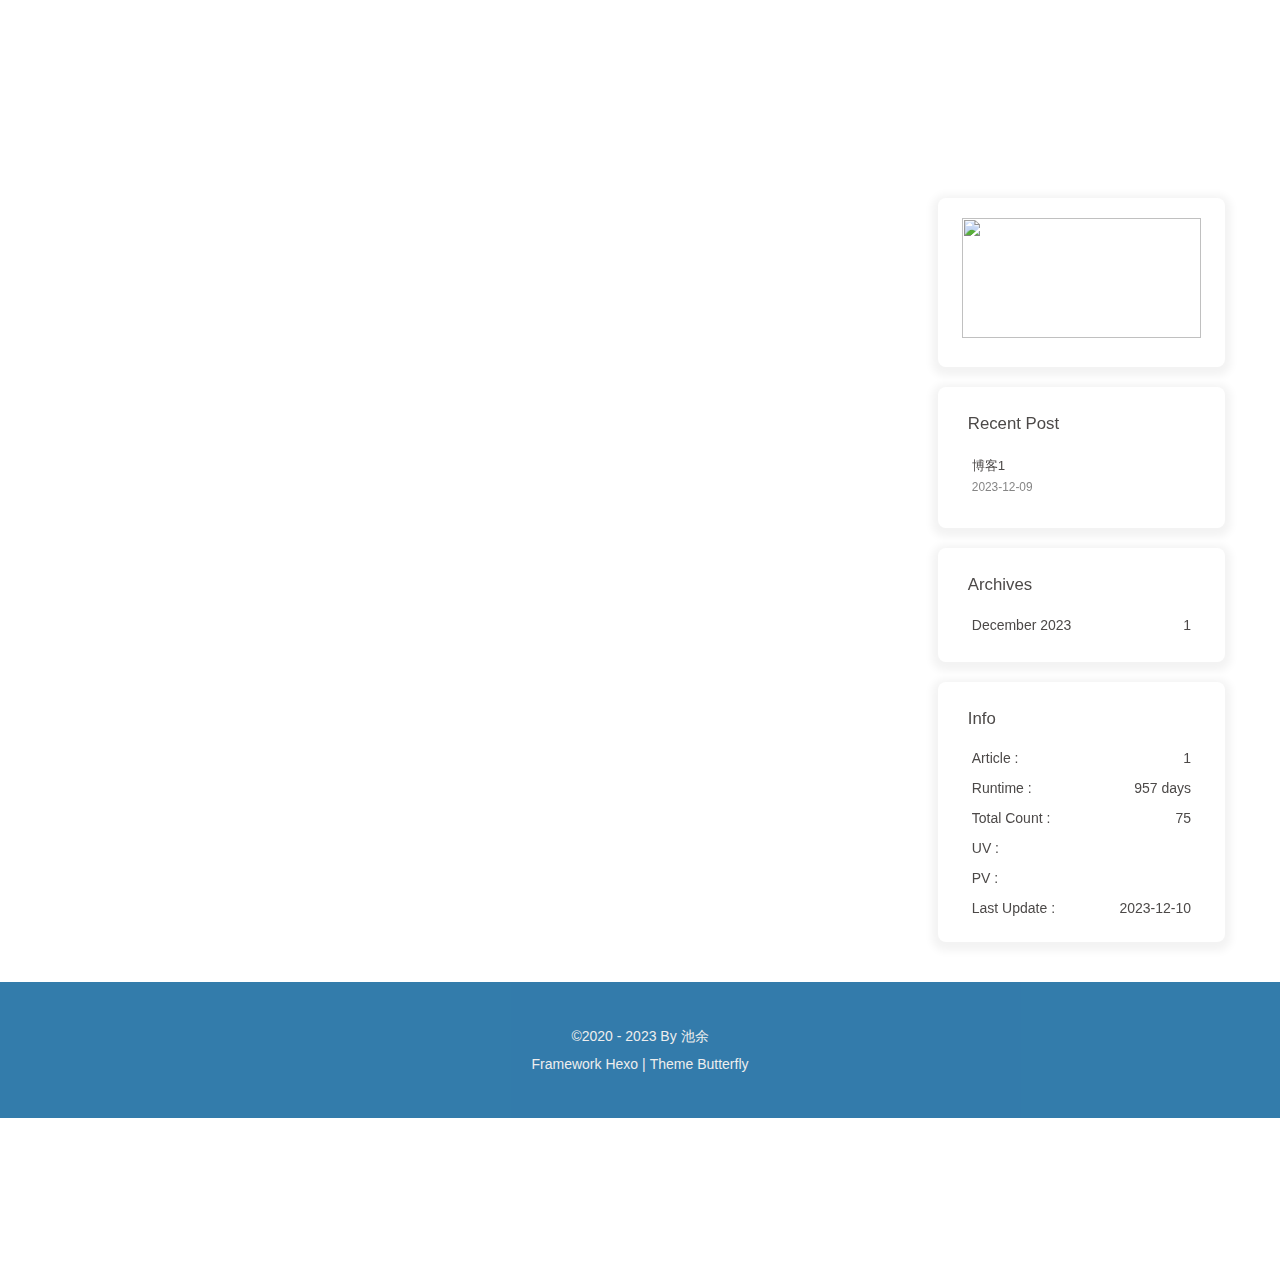
==== commit 2530a946: "Site updated: 2023-12-10 17:27:14" ====
--- a/index.html
+++ b/index.html
@@ -1,10 +1,10 @@
-<!DOCTYPE html><html lang="en" data-theme="light"><head><meta charset="UTF-8"><meta http-equiv="X-UA-Compatible" content="IE=edge"><meta name="viewport" content="width=device-width, initial-scale=1.0,viewport-fit=cover"><title>Hexo</title><meta name="author" content="John Doe"><meta name="copyright" content="John Doe"><meta name="format-detection" content="telephone=no"><meta name="theme-color" content="#ffffff"><meta property="og:type" content="website">
-<meta property="og:title" content="Hexo">
+<!DOCTYPE html><html lang="zh—CN" data-theme="light"><head><meta charset="UTF-8"><meta http-equiv="X-UA-Compatible" content="IE=edge"><meta name="viewport" content="width=device-width, initial-scale=1.0,viewport-fit=cover"><title>ITA博客 - ITA博客</title><meta name="author" content="池余"><meta name="copyright" content="池余"><meta name="format-detection" content="telephone=no"><meta name="theme-color" content="#ffffff"><meta property="og:type" content="website">
+<meta property="og:title" content="ITA博客">
 <meta property="og:url" content="http://example.com/index.html">
-<meta property="og:site_name" content="Hexo">
-<meta property="og:locale" content="en_US">
+<meta property="og:site_name" content="ITA博客">
+<meta property="og:locale">
 <meta property="og:image" content="https://i.loli.net/2021/02/24/5O1day2nriDzjSu.png">
-<meta property="article:author" content="John Doe">
+<meta property="article:author" content="池余">
 <meta name="twitter:card" content="summary">
 <meta name="twitter:image" content="https://i.loli.net/2021/02/24/5O1day2nriDzjSu.png"><link rel="shortcut icon" href="/img/favicon.png"><link rel="canonical" href="http://example.com/index.html"><link rel="preconnect" href="//cdn.jsdelivr.net"/><link rel="preconnect" href="//busuanzi.ibruce.info"/><link rel="stylesheet" href="/css/index.css"><link rel="stylesheet" href="https://cdn.jsdelivr.net/npm/@fortawesome/fontawesome-free/css/all.min.css"><link rel="stylesheet" href="https://cdn.jsdelivr.net/npm/@fancyapps/ui/dist/fancybox/fancybox.min.css" media="print" onload="this.media='all'"><script>const GLOBAL_CONFIG = {
   root: '/',
@@ -46,12 +46,12 @@
   },
   autoDarkmode: false
 }</script><script id="config-diff">var GLOBAL_CONFIG_SITE = {
-  title: 'Hexo',
+  title: 'ITA博客',
   isPost: false,
   isHome: true,
   isHighlightShrink: false,
   isToc: false,
-  postUpdate: '2023-12-10 16:34:49'
+  postUpdate: '2023-12-10 17:26:59'
 }</script><script>(win=>{
       win.saveToLocal = {
         set: (key, value, ttl) => {
@@ -148,7 +148,7 @@
         }
       }
       detectApple()
-    })(window)</script><svg aria-hidden="true" style="position:absolute; overflow:hidden; width:0; height:0"><symbol id="icon-sun" viewBox="0 0 1024 1024"><path d="M960 512l-128 128v192h-192l-128 128-128-128H192v-192l-128-128 128-128V192h192l128-128 128 128h192v192z" fill="#FFD878" p-id="8420"></path><path d="M736 512a224 224 0 1 0-448 0 224 224 0 1 0 448 0z" fill="#FFE4A9" p-id="8421"></path><path d="M512 109.248L626.752 224H800v173.248L914.752 512 800 626.752V800h-173.248L512 914.752 397.248 800H224v-173.248L109.248 512 224 397.248V224h173.248L512 109.248M512 64l-128 128H192v192l-128 128 128 128v192h192l128 128 128-128h192v-192l128-128-128-128V192h-192l-128-128z" fill="#4D5152" p-id="8422"></path><path d="M512 320c105.888 0 192 86.112 192 192s-86.112 192-192 192-192-86.112-192-192 86.112-192 192-192m0-32a224 224 0 1 0 0 448 224 224 0 0 0 0-448z" fill="#4D5152" p-id="8423"></path></symbol><symbol id="icon-moon" viewBox="0 0 1024 1024"><path d="M611.370667 167.082667a445.013333 445.013333 0 0 1-38.4 161.834666 477.824 477.824 0 0 1-244.736 244.394667 445.141333 445.141333 0 0 1-161.109334 38.058667 85.077333 85.077333 0 0 0-65.066666 135.722666A462.08 462.08 0 1 0 747.093333 102.058667a85.077333 85.077333 0 0 0-135.722666 65.024z" fill="#FFB531" p-id="11345"></path><path d="M329.728 274.133333l35.157333-35.157333a21.333333 21.333333 0 1 0-30.165333-30.165333l-35.157333 35.157333-35.114667-35.157333a21.333333 21.333333 0 0 0-30.165333 30.165333l35.114666 35.157333-35.114666 35.157334a21.333333 21.333333 0 1 0 30.165333 30.165333l35.114667-35.157333 35.157333 35.157333a21.333333 21.333333 0 1 0 30.165333-30.165333z" fill="#030835" p-id="11346"></path></symbol></svg><!-- hexo injector head_end start --><link rel="stylesheet" href="https://cdn.cbd.int/hexo-butterfly-clock-anzhiyu/lib/clock.min.css" /><!-- hexo injector head_end end --><meta name="generator" content="Hexo 7.0.0"></head><body><div id="sidebar"><div id="menu-mask"></div><div id="sidebar-menus"><div class="avatar-img is-center"><img src="https://i.loli.net/2021/02/24/5O1day2nriDzjSu.png" onerror="onerror=null;src='/img/friend_404.gif'" alt="avatar"/></div><div class="sidebar-site-data site-data is-center"><a href="/archives/"><div class="headline">Articles</div><div class="length-num">1</div></a><a href="/tags/"><div class="headline">Tags</div><div class="length-num">0</div></a><a href="/categories/"><div class="headline">Categories</div><div class="length-num">0</div></a></div><hr class="custom-hr"/></div></div><div class="page" id="body-wrap"><header class="full_page" id="page-header" style="background-image: url('/xxx.png')"><nav id="nav"><span id="blog-info"><a href="/" title="Hexo"><span class="site-name">Hexo</span></a></span><div id="menus"><div id="toggle-menu"><a class="site-page" href="javascript:void(0);"><i class="fas fa-bars fa-fw"></i></a></div></div></nav><div id="site-info"><h1 id="site-title">Hexo</h1><div id="site-subtitle"><span id="subtitle"></span></div></div><div id="scroll-down"><i class="fas fa-angle-down scroll-down-effects"></i></div></header><main class="layout" id="content-inner"><div class="recent-posts" id="recent-posts"></div><postUI></postUI><nav id="pagination"><div class="pagination"><span class="page-number current">1</span></div></nav><div class="aside-content" id="aside-content"><div class="card-widget card-info"><div class="is-center"><div class="avatar-img"><img src="https://i.loli.net/2021/02/24/5O1day2nriDzjSu.png" onerror="this.onerror=null;this.src='/img/friend_404.gif'" alt="avatar"/></div><div class="author-info__name">John Doe</div><div class="author-info__description"></div></div><div class="card-info-data site-data is-center"><a href="/archives/"><div class="headline">Articles</div><div class="length-num">1</div></a><a href="/tags/"><div class="headline">Tags</div><div class="length-num">0</div></a><a href="/categories/"><div class="headline">Categories</div><div class="length-num">0</div></a></div><a id="card-info-btn" target="_blank" rel="noopener" href="https://github.com/xxxxxx"><i class="fab fa-github"></i><span>Follow Me</span></a></div><div class="card-widget card-announcement"><div class="item-headline"><i class="fas fa-bullhorn fa-shake"></i><span>Announcement</span></div><div class="announcement_content">This is my Blog<div class="xpand" style="height:200px;"></div></div></div><canvas class="illo" width="800" height="800" style="max-width: 200px; max-height: 200px; touch-action: none; width: 640px; height: 640px;"></canvas><script src="https://fastly.jsdelivr.net/gh/xiaopengand/blogCdn@latest/xzxr/twopeople1.js"></script><script src="https://fastly.jsdelivr.net/gh/xiaopengand/blogCdn@latest/xzxr/zdog.dist.js"></script><script id="rendered-js" src="https://fastly.jsdelivr.net/gh/xiaopengand/blogCdn@latest/xzxr/twopeople.js"></script><style>.card-widget.card-announcement {
+    })(window)</script><svg aria-hidden="true" style="position:absolute; overflow:hidden; width:0; height:0"><symbol id="icon-sun" viewBox="0 0 1024 1024"><path d="M960 512l-128 128v192h-192l-128 128-128-128H192v-192l-128-128 128-128V192h192l128-128 128 128h192v192z" fill="#FFD878" p-id="8420"></path><path d="M736 512a224 224 0 1 0-448 0 224 224 0 1 0 448 0z" fill="#FFE4A9" p-id="8421"></path><path d="M512 109.248L626.752 224H800v173.248L914.752 512 800 626.752V800h-173.248L512 914.752 397.248 800H224v-173.248L109.248 512 224 397.248V224h173.248L512 109.248M512 64l-128 128H192v192l-128 128 128 128v192h192l128 128 128-128h192v-192l128-128-128-128V192h-192l-128-128z" fill="#4D5152" p-id="8422"></path><path d="M512 320c105.888 0 192 86.112 192 192s-86.112 192-192 192-192-86.112-192-192 86.112-192 192-192m0-32a224 224 0 1 0 0 448 224 224 0 0 0 0-448z" fill="#4D5152" p-id="8423"></path></symbol><symbol id="icon-moon" viewBox="0 0 1024 1024"><path d="M611.370667 167.082667a445.013333 445.013333 0 0 1-38.4 161.834666 477.824 477.824 0 0 1-244.736 244.394667 445.141333 445.141333 0 0 1-161.109334 38.058667 85.077333 85.077333 0 0 0-65.066666 135.722666A462.08 462.08 0 1 0 747.093333 102.058667a85.077333 85.077333 0 0 0-135.722666 65.024z" fill="#FFB531" p-id="11345"></path><path d="M329.728 274.133333l35.157333-35.157333a21.333333 21.333333 0 1 0-30.165333-30.165333l-35.157333 35.157333-35.114667-35.157333a21.333333 21.333333 0 0 0-30.165333 30.165333l35.114666 35.157333-35.114666 35.157334a21.333333 21.333333 0 1 0 30.165333 30.165333l35.114667-35.157333 35.157333 35.157333a21.333333 21.333333 0 1 0 30.165333-30.165333z" fill="#030835" p-id="11346"></path></symbol></svg><!-- hexo injector head_end start --><link rel="stylesheet" href="https://cdn.cbd.int/hexo-butterfly-clock-anzhiyu/lib/clock.min.css" /><!-- hexo injector head_end end --><meta name="generator" content="Hexo 7.0.0"></head><body><div id="sidebar"><div id="menu-mask"></div><div id="sidebar-menus"><div class="avatar-img is-center"><img src="https://i.loli.net/2021/02/24/5O1day2nriDzjSu.png" onerror="onerror=null;src='/img/friend_404.gif'" alt="avatar"/></div><div class="sidebar-site-data site-data is-center"><a href="/archives/"><div class="headline">Articles</div><div class="length-num">1</div></a><a href="/tags/"><div class="headline">Tags</div><div class="length-num">0</div></a><a href="/categories/"><div class="headline">Categories</div><div class="length-num">0</div></a></div><hr class="custom-hr"/></div></div><div class="page" id="body-wrap"><header class="full_page" id="page-header" style="background-image: url('/1.png')"><nav id="nav"><span id="blog-info"><a href="/" title="ITA博客"><span class="site-name">ITA博客</span></a></span><div id="menus"><div id="toggle-menu"><a class="site-page" href="javascript:void(0);"><i class="fas fa-bars fa-fw"></i></a></div></div></nav><div id="site-info"><h1 id="site-title">ITA博客</h1><div id="site-subtitle"><span id="subtitle"></span></div></div><div id="scroll-down"><i class="fas fa-angle-down scroll-down-effects"></i></div></header><main class="layout" id="content-inner"><div class="recent-posts" id="recent-posts"></div><postUI></postUI><nav id="pagination"><div class="pagination"><span class="page-number current">1</span></div></nav><div class="aside-content" id="aside-content"><div class="card-widget card-info"><div class="is-center"><div class="avatar-img"><img src="https://i.loli.net/2021/02/24/5O1day2nriDzjSu.png" onerror="this.onerror=null;this.src='/img/friend_404.gif'" alt="avatar"/></div><div class="author-info__name">池余</div><div class="author-info__description"></div></div><div class="card-info-data site-data is-center"><a href="/archives/"><div class="headline">Articles</div><div class="length-num">1</div></a><a href="/tags/"><div class="headline">Tags</div><div class="length-num">0</div></a><a href="/categories/"><div class="headline">Categories</div><div class="length-num">0</div></a></div><a id="card-info-btn" target="_blank" rel="noopener" href="https://github.com/xxxxxx"><i class="fab fa-github"></i><span>Follow Me</span></a></div><div class="card-widget card-announcement"><div class="item-headline"><i class="fas fa-bullhorn fa-shake"></i><span>Announcement</span></div><div class="announcement_content">This is my Blog<div class="xpand" style="height:200px;"></div></div></div><canvas class="illo" width="800" height="800" style="max-width: 200px; max-height: 200px; touch-action: none; width: 640px; height: 640px;"></canvas><script src="https://fastly.jsdelivr.net/gh/xiaopengand/blogCdn@latest/xzxr/twopeople1.js"></script><script src="https://fastly.jsdelivr.net/gh/xiaopengand/blogCdn@latest/xzxr/zdog.dist.js"></script><script id="rendered-js" src="https://fastly.jsdelivr.net/gh/xiaopengand/blogCdn@latest/xzxr/twopeople.js"></script><style>.card-widget.card-announcement {
 margin: 0;
 align-items: center;
 justify-content: center;
@@ -158,7 +158,7 @@
 display: block;
 margin: 0 auto;
 cursor: move;
-}</style><div class="sticky_layout"><div class="card-widget card-recent-post"><div class="item-headline"><i class="fas fa-history"></i><span>Recent Post</span></div><div class="aside-list"><div class="aside-list-item no-cover"><div class="content"><a class="title" href="/post/22044.html" title="博客1">博客1</a><time datetime="2023-12-09T08:58:15.111Z" title="Created 2023-12-09 16:58:15">2023-12-09</time></div></div></div></div><div class="card-widget card-archives"><div class="item-headline"><i class="fas fa-archive"></i><span>Archives</span></div><ul class="card-archive-list"><li class="card-archive-list-item"><a class="card-archive-list-link" href="/archives/2023/12/"><span class="card-archive-list-date">December 2023</span><span class="card-archive-list-count">1</span></a></li></ul></div><div class="card-widget card-webinfo"><div class="item-headline"><i class="fas fa-chart-line"></i><span>Info</span></div><div class="webinfo"><div class="webinfo-item"><div class="item-name">Article :</div><div class="item-count">1</div></div><div class="webinfo-item"><div class="item-name">Runtime :</div><div class="item-count" id="runtimeshow" data-publishDate="2023-12-10T00:05:00.000Z"><i class="fa-solid fa-spinner fa-spin"></i></div></div><div class="webinfo-item"><div class="item-name">Total Count :</div><div class="item-count">75</div></div><div class="webinfo-item"><div class="item-name">UV :</div><div class="item-count" id="busuanzi_value_site_uv"><i class="fa-solid fa-spinner fa-spin"></i></div></div><div class="webinfo-item"><div class="item-name">PV :</div><div class="item-count" id="busuanzi_value_site_pv"><i class="fa-solid fa-spinner fa-spin"></i></div></div><div class="webinfo-item"><div class="item-name">Last Update :</div><div class="item-count" id="last-push-date" data-lastPushDate="2023-12-10T08:34:49.573Z"><i class="fa-solid fa-spinner fa-spin"></i></div></div></div></div></div></div></main><footer id="footer" style="background-image: url('/xxx.png')"><div id="footer-wrap"><div class="copyright">&copy;2020 - 2023 By John Doe</div><div class="framework-info"><span>Framework </span><a target="_blank" rel="noopener" href="https://hexo.io">Hexo</a><span class="footer-separator">|</span><span>Theme </span><a target="_blank" rel="noopener" href="https://github.com/jerryc127/hexo-theme-butterfly">Butterfly</a></div></div></footer></div><div id="rightside"><div id="rightside-config-hide"><button id="darkmode" type="button" title="Toggle Between Light And Dark Mode"><i class="fas fa-adjust"></i></button><a class="icon-V hidden" onclick="switchNightMode()" title="Toggle Between Light And Dark Mode"></a><svg width="25" height="25" viewBox="0 0 1024 1024"></svg><use id="modeicon" xlink:href="#icon-moon"></use><button id="hide-aside-btn" type="button" title="Toggle between Single-column and Double-column"><i class="fas fa-arrows-alt-h"></i></button></div><div id="rightside-config-show"><button id="rightside-config" type="button" title="Setting"><i class="fas fa-cog fa-spin"></i></button><button id="go-up" type="button" title="Back To Top"><span class="scroll-percent"></span><i class="fas fa-arrow-up"></i></button></div></div><div><script src="/js/utils.js"></script><script src="/js/main.js"></script><script src="https://cdn.jsdelivr.net/npm/@fancyapps/ui/dist/fancybox/fancybox.umd.min.js"></script><div class="js-pjax"><script>window.typedJSFn = {
+}</style><div class="sticky_layout"><div class="card-widget card-recent-post"><div class="item-headline"><i class="fas fa-history"></i><span>Recent Post</span></div><div class="aside-list"><div class="aside-list-item no-cover"><div class="content"><a class="title" href="/post/22044.html" title="博客1">博客1</a><time datetime="2023-12-09T08:58:15.111Z" title="Created 2023-12-09 16:58:15">2023-12-09</time></div></div></div></div><div class="card-widget card-archives"><div class="item-headline"><i class="fas fa-archive"></i><span>Archives</span></div><ul class="card-archive-list"><li class="card-archive-list-item"><a class="card-archive-list-link" href="/archives/2023/12/"><span class="card-archive-list-date">December 2023</span><span class="card-archive-list-count">1</span></a></li></ul></div><div class="card-widget card-webinfo"><div class="item-headline"><i class="fas fa-chart-line"></i><span>Info</span></div><div class="webinfo"><div class="webinfo-item"><div class="item-name">Article :</div><div class="item-count">1</div></div><div class="webinfo-item"><div class="item-name">Runtime :</div><div class="item-count" id="runtimeshow" data-publishDate="2023-12-10T00:05:00.000Z"><i class="fa-solid fa-spinner fa-spin"></i></div></div><div class="webinfo-item"><div class="item-name">Total Count :</div><div class="item-count">75</div></div><div class="webinfo-item"><div class="item-name">UV :</div><div class="item-count" id="busuanzi_value_site_uv"><i class="fa-solid fa-spinner fa-spin"></i></div></div><div class="webinfo-item"><div class="item-name">PV :</div><div class="item-count" id="busuanzi_value_site_pv"><i class="fa-solid fa-spinner fa-spin"></i></div></div><div class="webinfo-item"><div class="item-name">Last Update :</div><div class="item-count" id="last-push-date" data-lastPushDate="2023-12-10T09:26:59.541Z"><i class="fa-solid fa-spinner fa-spin"></i></div></div></div></div></div></div></main><footer id="footer" style="background-image: url('/1.png')"><div id="footer-wrap"><div class="copyright">&copy;2020 - 2023 By 池余</div><div class="framework-info"><span>Framework </span><a target="_blank" rel="noopener" href="https://hexo.io">Hexo</a><span class="footer-separator">|</span><span>Theme </span><a target="_blank" rel="noopener" href="https://github.com/jerryc127/hexo-theme-butterfly">Butterfly</a></div></div></footer></div><div id="rightside"><div id="rightside-config-hide"><button id="darkmode" type="button" title="Toggle Between Light And Dark Mode"><i class="fas fa-adjust"></i></button><a class="icon-V hidden" onclick="switchNightMode()" title="Toggle Between Light And Dark Mode"></a><svg width="25" height="25" viewBox="0 0 1024 1024"></svg><use id="modeicon" xlink:href="#icon-moon"></use><button id="hide-aside-btn" type="button" title="Toggle between Single-column and Double-column"><i class="fas fa-arrows-alt-h"></i></button></div><div id="rightside-config-show"><button id="rightside-config" type="button" title="Setting"><i class="fas fa-cog fa-spin"></i></button><button id="go-up" type="button" title="Back To Top"><span class="scroll-percent"></span><i class="fas fa-arrow-up"></i></button></div></div><div><script src="/js/utils.js"></script><script src="/js/main.js"></script><script src="https://cdn.jsdelivr.net/npm/@fancyapps/ui/dist/fancybox/fancybox.umd.min.js"></script><div class="js-pjax"><script>window.typedJSFn = {
   init: (str) => {
     window.typed = new Typed('#subtitle', Object.assign({
       strings: str,
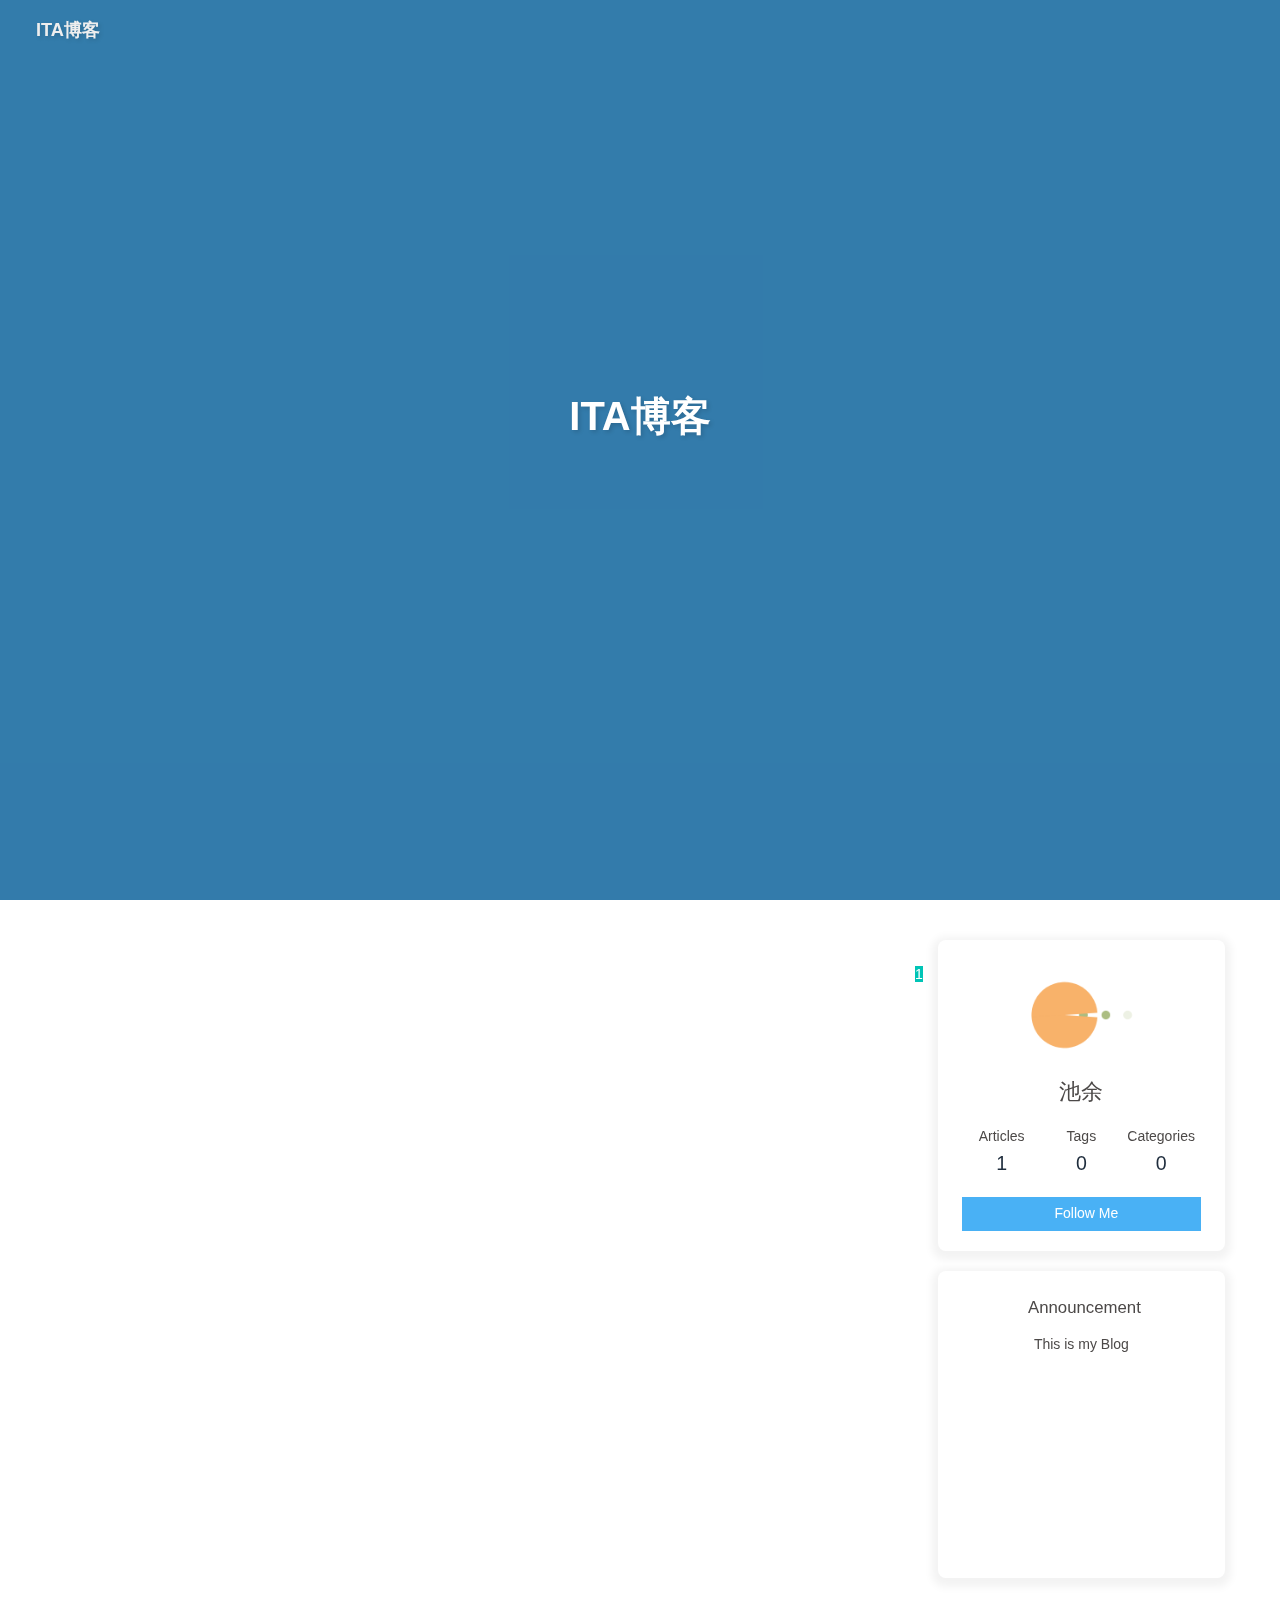
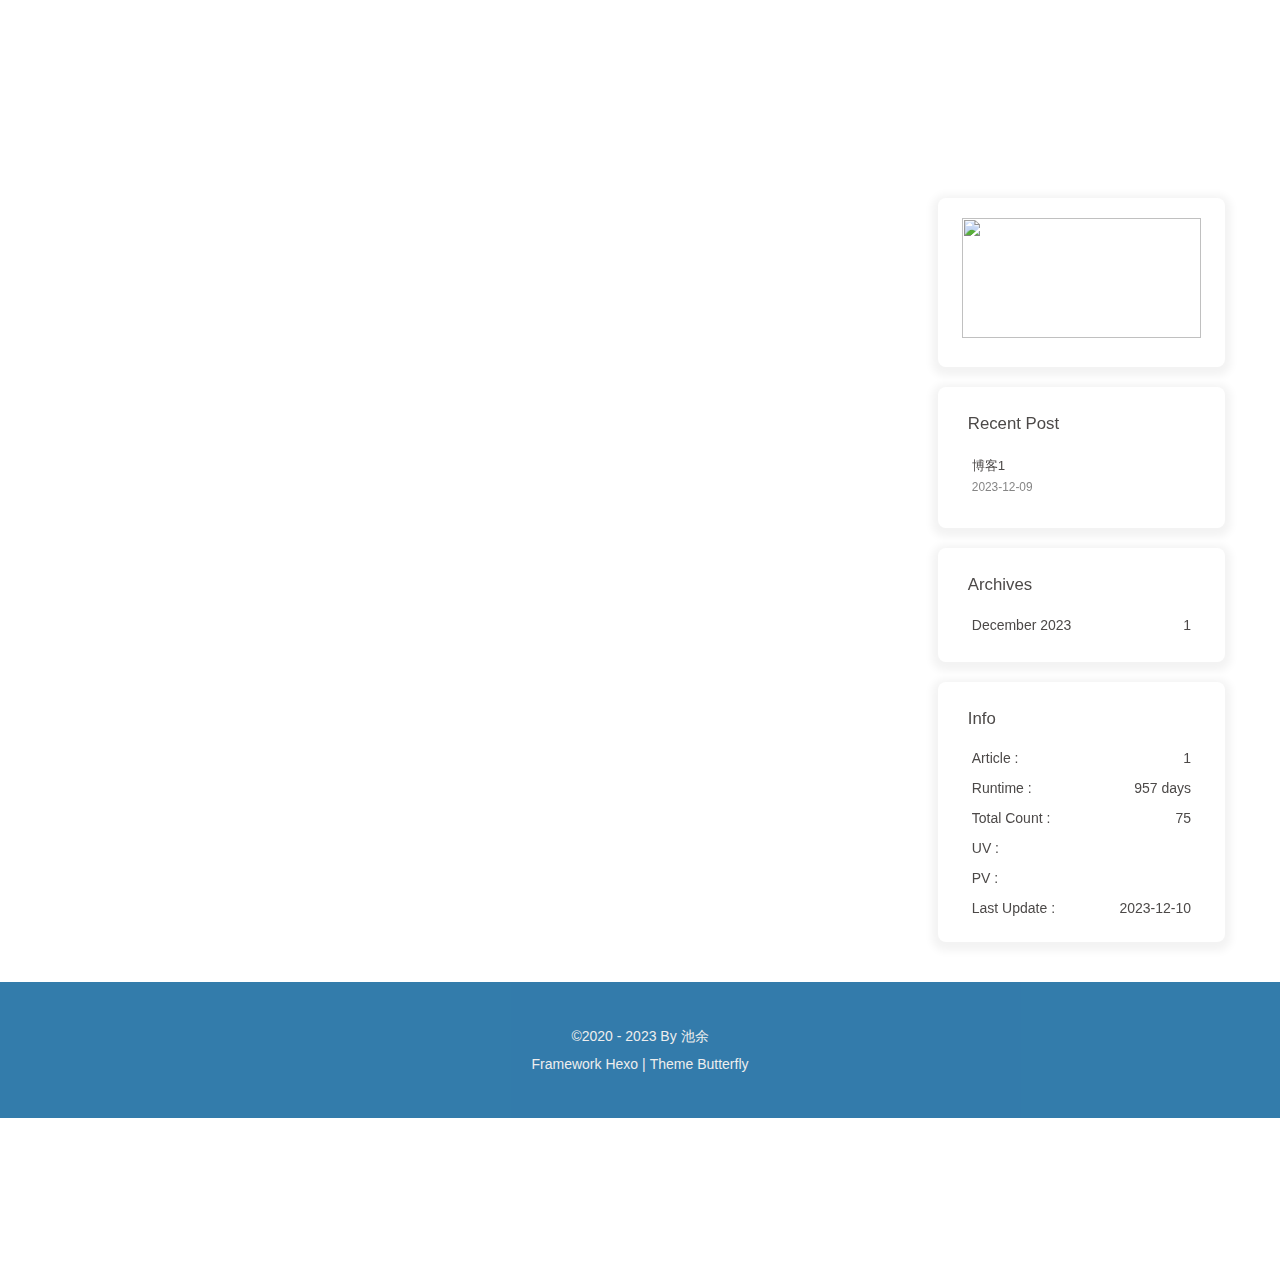
==== commit d2f58403: "Site updated: 2023-12-10 22:59:38" ====
--- a/index.html
+++ b/index.html
@@ -51,7 +51,7 @@
   isHome: true,
   isHighlightShrink: false,
   isToc: false,
-  postUpdate: '2023-12-10 17:26:59'
+  postUpdate: '2023-12-10 22:59:23'
 }</script><script>(win=>{
       win.saveToLocal = {
         set: (key, value, ttl) => {
@@ -148,7 +148,7 @@
         }
       }
       detectApple()
-    })(window)</script><svg aria-hidden="true" style="position:absolute; overflow:hidden; width:0; height:0"><symbol id="icon-sun" viewBox="0 0 1024 1024"><path d="M960 512l-128 128v192h-192l-128 128-128-128H192v-192l-128-128 128-128V192h192l128-128 128 128h192v192z" fill="#FFD878" p-id="8420"></path><path d="M736 512a224 224 0 1 0-448 0 224 224 0 1 0 448 0z" fill="#FFE4A9" p-id="8421"></path><path d="M512 109.248L626.752 224H800v173.248L914.752 512 800 626.752V800h-173.248L512 914.752 397.248 800H224v-173.248L109.248 512 224 397.248V224h173.248L512 109.248M512 64l-128 128H192v192l-128 128 128 128v192h192l128 128 128-128h192v-192l128-128-128-128V192h-192l-128-128z" fill="#4D5152" p-id="8422"></path><path d="M512 320c105.888 0 192 86.112 192 192s-86.112 192-192 192-192-86.112-192-192 86.112-192 192-192m0-32a224 224 0 1 0 0 448 224 224 0 0 0 0-448z" fill="#4D5152" p-id="8423"></path></symbol><symbol id="icon-moon" viewBox="0 0 1024 1024"><path d="M611.370667 167.082667a445.013333 445.013333 0 0 1-38.4 161.834666 477.824 477.824 0 0 1-244.736 244.394667 445.141333 445.141333 0 0 1-161.109334 38.058667 85.077333 85.077333 0 0 0-65.066666 135.722666A462.08 462.08 0 1 0 747.093333 102.058667a85.077333 85.077333 0 0 0-135.722666 65.024z" fill="#FFB531" p-id="11345"></path><path d="M329.728 274.133333l35.157333-35.157333a21.333333 21.333333 0 1 0-30.165333-30.165333l-35.157333 35.157333-35.114667-35.157333a21.333333 21.333333 0 0 0-30.165333 30.165333l35.114666 35.157333-35.114666 35.157334a21.333333 21.333333 0 1 0 30.165333 30.165333l35.114667-35.157333 35.157333 35.157333a21.333333 21.333333 0 1 0 30.165333-30.165333z" fill="#030835" p-id="11346"></path></symbol></svg><!-- hexo injector head_end start --><link rel="stylesheet" href="https://cdn.cbd.int/hexo-butterfly-clock-anzhiyu/lib/clock.min.css" /><!-- hexo injector head_end end --><meta name="generator" content="Hexo 7.0.0"></head><body><div id="sidebar"><div id="menu-mask"></div><div id="sidebar-menus"><div class="avatar-img is-center"><img src="https://i.loli.net/2021/02/24/5O1day2nriDzjSu.png" onerror="onerror=null;src='/img/friend_404.gif'" alt="avatar"/></div><div class="sidebar-site-data site-data is-center"><a href="/archives/"><div class="headline">Articles</div><div class="length-num">1</div></a><a href="/tags/"><div class="headline">Tags</div><div class="length-num">0</div></a><a href="/categories/"><div class="headline">Categories</div><div class="length-num">0</div></a></div><hr class="custom-hr"/></div></div><div class="page" id="body-wrap"><header class="full_page" id="page-header" style="background-image: url('/1.png')"><nav id="nav"><span id="blog-info"><a href="/" title="ITA博客"><span class="site-name">ITA博客</span></a></span><div id="menus"><div id="toggle-menu"><a class="site-page" href="javascript:void(0);"><i class="fas fa-bars fa-fw"></i></a></div></div></nav><div id="site-info"><h1 id="site-title">ITA博客</h1><div id="site-subtitle"><span id="subtitle"></span></div></div><div id="scroll-down"><i class="fas fa-angle-down scroll-down-effects"></i></div></header><main class="layout" id="content-inner"><div class="recent-posts" id="recent-posts"></div><postUI></postUI><nav id="pagination"><div class="pagination"><span class="page-number current">1</span></div></nav><div class="aside-content" id="aside-content"><div class="card-widget card-info"><div class="is-center"><div class="avatar-img"><img src="https://i.loli.net/2021/02/24/5O1day2nriDzjSu.png" onerror="this.onerror=null;this.src='/img/friend_404.gif'" alt="avatar"/></div><div class="author-info__name">池余</div><div class="author-info__description"></div></div><div class="card-info-data site-data is-center"><a href="/archives/"><div class="headline">Articles</div><div class="length-num">1</div></a><a href="/tags/"><div class="headline">Tags</div><div class="length-num">0</div></a><a href="/categories/"><div class="headline">Categories</div><div class="length-num">0</div></a></div><a id="card-info-btn" target="_blank" rel="noopener" href="https://github.com/xxxxxx"><i class="fab fa-github"></i><span>Follow Me</span></a></div><div class="card-widget card-announcement"><div class="item-headline"><i class="fas fa-bullhorn fa-shake"></i><span>Announcement</span></div><div class="announcement_content">This is my Blog<div class="xpand" style="height:200px;"></div></div></div><canvas class="illo" width="800" height="800" style="max-width: 200px; max-height: 200px; touch-action: none; width: 640px; height: 640px;"></canvas><script src="https://fastly.jsdelivr.net/gh/xiaopengand/blogCdn@latest/xzxr/twopeople1.js"></script><script src="https://fastly.jsdelivr.net/gh/xiaopengand/blogCdn@latest/xzxr/zdog.dist.js"></script><script id="rendered-js" src="https://fastly.jsdelivr.net/gh/xiaopengand/blogCdn@latest/xzxr/twopeople.js"></script><style>.card-widget.card-announcement {
+    })(window)</script><svg aria-hidden="true" style="position:absolute; overflow:hidden; width:0; height:0"><symbol id="icon-sun" viewBox="0 0 1024 1024"><path d="M960 512l-128 128v192h-192l-128 128-128-128H192v-192l-128-128 128-128V192h192l128-128 128 128h192v192z" fill="#FFD878" p-id="8420"></path><path d="M736 512a224 224 0 1 0-448 0 224 224 0 1 0 448 0z" fill="#FFE4A9" p-id="8421"></path><path d="M512 109.248L626.752 224H800v173.248L914.752 512 800 626.752V800h-173.248L512 914.752 397.248 800H224v-173.248L109.248 512 224 397.248V224h173.248L512 109.248M512 64l-128 128H192v192l-128 128 128 128v192h192l128 128 128-128h192v-192l128-128-128-128V192h-192l-128-128z" fill="#4D5152" p-id="8422"></path><path d="M512 320c105.888 0 192 86.112 192 192s-86.112 192-192 192-192-86.112-192-192 86.112-192 192-192m0-32a224 224 0 1 0 0 448 224 224 0 0 0 0-448z" fill="#4D5152" p-id="8423"></path></symbol><symbol id="icon-moon" viewBox="0 0 1024 1024"><path d="M611.370667 167.082667a445.013333 445.013333 0 0 1-38.4 161.834666 477.824 477.824 0 0 1-244.736 244.394667 445.141333 445.141333 0 0 1-161.109334 38.058667 85.077333 85.077333 0 0 0-65.066666 135.722666A462.08 462.08 0 1 0 747.093333 102.058667a85.077333 85.077333 0 0 0-135.722666 65.024z" fill="#FFB531" p-id="11345"></path><path d="M329.728 274.133333l35.157333-35.157333a21.333333 21.333333 0 1 0-30.165333-30.165333l-35.157333 35.157333-35.114667-35.157333a21.333333 21.333333 0 0 0-30.165333 30.165333l35.114666 35.157333-35.114666 35.157334a21.333333 21.333333 0 1 0 30.165333 30.165333l35.114667-35.157333 35.157333 35.157333a21.333333 21.333333 0 1 0 30.165333-30.165333z" fill="#030835" p-id="11346"></path></symbol></svg><!-- hexo injector head_end start --><link rel="stylesheet" href="https://cdn.cbd.int/hexo-butterfly-clock-anzhiyu/lib/clock.min.css" /><!-- hexo injector head_end end --><meta name="generator" content="Hexo 7.0.0"></head><body><div id="web_bg"></div><div id="sidebar"><div id="menu-mask"></div><div id="sidebar-menus"><div class="avatar-img is-center"><img src="https://i.loli.net/2021/02/24/5O1day2nriDzjSu.png" onerror="onerror=null;src='/img/friend_404.gif'" alt="avatar"/></div><div class="sidebar-site-data site-data is-center"><a href="/archives/"><div class="headline">Articles</div><div class="length-num">1</div></a><a href="/tags/"><div class="headline">Tags</div><div class="length-num">0</div></a><a href="/categories/"><div class="headline">Categories</div><div class="length-num">0</div></a></div><hr class="custom-hr"/></div></div><div class="page" id="body-wrap"><header class="full_page" id="page-header" style="background-image: url('/1.png')"><nav id="nav"><span id="blog-info"><a href="/" title="ITA博客"><span class="site-name">ITA博客</span></a></span><div id="menus"><div id="toggle-menu"><a class="site-page" href="javascript:void(0);"><i class="fas fa-bars fa-fw"></i></a></div></div></nav><div id="site-info"><h1 id="site-title">ITA博客</h1><div id="site-subtitle"><span id="subtitle"></span></div></div><div id="scroll-down"><i class="fas fa-angle-down scroll-down-effects"></i></div></header><main class="layout" id="content-inner"><div class="recent-posts" id="recent-posts"></div><postUI></postUI><nav id="pagination"><div class="pagination"><span class="page-number current">1</span></div></nav><div class="aside-content" id="aside-content"><div class="card-widget card-info"><div class="is-center"><div class="avatar-img"><img src="https://i.loli.net/2021/02/24/5O1day2nriDzjSu.png" onerror="this.onerror=null;this.src='/img/friend_404.gif'" alt="avatar"/></div><div class="author-info__name">池余</div><div class="author-info__description"></div></div><div class="card-info-data site-data is-center"><a href="/archives/"><div class="headline">Articles</div><div class="length-num">1</div></a><a href="/tags/"><div class="headline">Tags</div><div class="length-num">0</div></a><a href="/categories/"><div class="headline">Categories</div><div class="length-num">0</div></a></div><a id="card-info-btn" target="_blank" rel="noopener" href="https://github.com/xxxxxx"><i class="fab fa-github"></i><span>Follow Me</span></a></div><div class="card-widget card-announcement"><div class="item-headline"><i class="fas fa-bullhorn fa-shake"></i><span>Announcement</span></div><div class="announcement_content">This is my Blog<div class="xpand" style="height:200px;"></div></div></div><canvas class="illo" width="800" height="800" style="max-width: 200px; max-height: 200px; touch-action: none; width: 640px; height: 640px;"></canvas><script src="https://fastly.jsdelivr.net/gh/xiaopengand/blogCdn@latest/xzxr/twopeople1.js"></script><script src="https://fastly.jsdelivr.net/gh/xiaopengand/blogCdn@latest/xzxr/zdog.dist.js"></script><script id="rendered-js" src="https://fastly.jsdelivr.net/gh/xiaopengand/blogCdn@latest/xzxr/twopeople.js"></script><style>.card-widget.card-announcement {
 margin: 0;
 align-items: center;
 justify-content: center;
@@ -158,7 +158,7 @@
 display: block;
 margin: 0 auto;
 cursor: move;
-}</style><div class="sticky_layout"><div class="card-widget card-recent-post"><div class="item-headline"><i class="fas fa-history"></i><span>Recent Post</span></div><div class="aside-list"><div class="aside-list-item no-cover"><div class="content"><a class="title" href="/post/22044.html" title="博客1">博客1</a><time datetime="2023-12-09T08:58:15.111Z" title="Created 2023-12-09 16:58:15">2023-12-09</time></div></div></div></div><div class="card-widget card-archives"><div class="item-headline"><i class="fas fa-archive"></i><span>Archives</span></div><ul class="card-archive-list"><li class="card-archive-list-item"><a class="card-archive-list-link" href="/archives/2023/12/"><span class="card-archive-list-date">December 2023</span><span class="card-archive-list-count">1</span></a></li></ul></div><div class="card-widget card-webinfo"><div class="item-headline"><i class="fas fa-chart-line"></i><span>Info</span></div><div class="webinfo"><div class="webinfo-item"><div class="item-name">Article :</div><div class="item-count">1</div></div><div class="webinfo-item"><div class="item-name">Runtime :</div><div class="item-count" id="runtimeshow" data-publishDate="2023-12-10T00:05:00.000Z"><i class="fa-solid fa-spinner fa-spin"></i></div></div><div class="webinfo-item"><div class="item-name">Total Count :</div><div class="item-count">75</div></div><div class="webinfo-item"><div class="item-name">UV :</div><div class="item-count" id="busuanzi_value_site_uv"><i class="fa-solid fa-spinner fa-spin"></i></div></div><div class="webinfo-item"><div class="item-name">PV :</div><div class="item-count" id="busuanzi_value_site_pv"><i class="fa-solid fa-spinner fa-spin"></i></div></div><div class="webinfo-item"><div class="item-name">Last Update :</div><div class="item-count" id="last-push-date" data-lastPushDate="2023-12-10T09:26:59.541Z"><i class="fa-solid fa-spinner fa-spin"></i></div></div></div></div></div></div></main><footer id="footer" style="background-image: url('/1.png')"><div id="footer-wrap"><div class="copyright">&copy;2020 - 2023 By 池余</div><div class="framework-info"><span>Framework </span><a target="_blank" rel="noopener" href="https://hexo.io">Hexo</a><span class="footer-separator">|</span><span>Theme </span><a target="_blank" rel="noopener" href="https://github.com/jerryc127/hexo-theme-butterfly">Butterfly</a></div></div></footer></div><div id="rightside"><div id="rightside-config-hide"><button id="darkmode" type="button" title="Toggle Between Light And Dark Mode"><i class="fas fa-adjust"></i></button><a class="icon-V hidden" onclick="switchNightMode()" title="Toggle Between Light And Dark Mode"></a><svg width="25" height="25" viewBox="0 0 1024 1024"></svg><use id="modeicon" xlink:href="#icon-moon"></use><button id="hide-aside-btn" type="button" title="Toggle between Single-column and Double-column"><i class="fas fa-arrows-alt-h"></i></button></div><div id="rightside-config-show"><button id="rightside-config" type="button" title="Setting"><i class="fas fa-cog fa-spin"></i></button><button id="go-up" type="button" title="Back To Top"><span class="scroll-percent"></span><i class="fas fa-arrow-up"></i></button></div></div><div><script src="/js/utils.js"></script><script src="/js/main.js"></script><script src="https://cdn.jsdelivr.net/npm/@fancyapps/ui/dist/fancybox/fancybox.umd.min.js"></script><div class="js-pjax"><script>window.typedJSFn = {
+}</style><div class="sticky_layout"><div class="card-widget card-recent-post"><div class="item-headline"><i class="fas fa-history"></i><span>Recent Post</span></div><div class="aside-list"><div class="aside-list-item no-cover"><div class="content"><a class="title" href="/post/22044.html" title="博客1">博客1</a><time datetime="2023-12-09T08:58:15.111Z" title="Created 2023-12-09 16:58:15">2023-12-09</time></div></div></div></div><div class="card-widget card-archives"><div class="item-headline"><i class="fas fa-archive"></i><span>Archives</span></div><ul class="card-archive-list"><li class="card-archive-list-item"><a class="card-archive-list-link" href="/archives/2023/12/"><span class="card-archive-list-date">December 2023</span><span class="card-archive-list-count">1</span></a></li></ul></div><div class="card-widget card-webinfo"><div class="item-headline"><i class="fas fa-chart-line"></i><span>Info</span></div><div class="webinfo"><div class="webinfo-item"><div class="item-name">Article :</div><div class="item-count">1</div></div><div class="webinfo-item"><div class="item-name">Runtime :</div><div class="item-count" id="runtimeshow" data-publishDate="2023-12-10T00:05:00.000Z"><i class="fa-solid fa-spinner fa-spin"></i></div></div><div class="webinfo-item"><div class="item-name">Total Count :</div><div class="item-count">75</div></div><div class="webinfo-item"><div class="item-name">UV :</div><div class="item-count" id="busuanzi_value_site_uv"><i class="fa-solid fa-spinner fa-spin"></i></div></div><div class="webinfo-item"><div class="item-name">PV :</div><div class="item-count" id="busuanzi_value_site_pv"><i class="fa-solid fa-spinner fa-spin"></i></div></div><div class="webinfo-item"><div class="item-name">Last Update :</div><div class="item-count" id="last-push-date" data-lastPushDate="2023-12-10T14:59:23.025Z"><i class="fa-solid fa-spinner fa-spin"></i></div></div></div></div></div></div></main><footer id="footer" style="background-image: url('/1.png')"><div id="footer-wrap"><div class="copyright">&copy;2020 - 2023 By 池余</div><div class="framework-info"><span>Framework </span><a target="_blank" rel="noopener" href="https://hexo.io">Hexo</a><span class="footer-separator">|</span><span>Theme </span><a target="_blank" rel="noopener" href="https://github.com/jerryc127/hexo-theme-butterfly">Butterfly</a></div></div></footer></div><div id="rightside"><div id="rightside-config-hide"><button id="darkmode" type="button" title="Toggle Between Light And Dark Mode"><i class="fas fa-adjust"></i></button><a class="icon-V hidden" onclick="switchNightMode()" title="Toggle Between Light And Dark Mode"></a><svg width="25" height="25" viewBox="0 0 1024 1024"></svg><use id="modeicon" xlink:href="#icon-moon"></use><button id="hide-aside-btn" type="button" title="Toggle between Single-column and Double-column"><i class="fas fa-arrows-alt-h"></i></button></div><div id="rightside-config-show"><button id="rightside-config" type="button" title="Setting"><i class="fas fa-cog fa-spin"></i></button><button id="go-up" type="button" title="Back To Top"><span class="scroll-percent"></span><i class="fas fa-arrow-up"></i></button></div></div><div><script src="/js/utils.js"></script><script src="/js/main.js"></script><script src="https://cdn.jsdelivr.net/npm/@fancyapps/ui/dist/fancybox/fancybox.umd.min.js"></script><div class="js-pjax"><script>window.typedJSFn = {
   init: (str) => {
     window.typed = new Typed('#subtitle', Object.assign({
       strings: str,
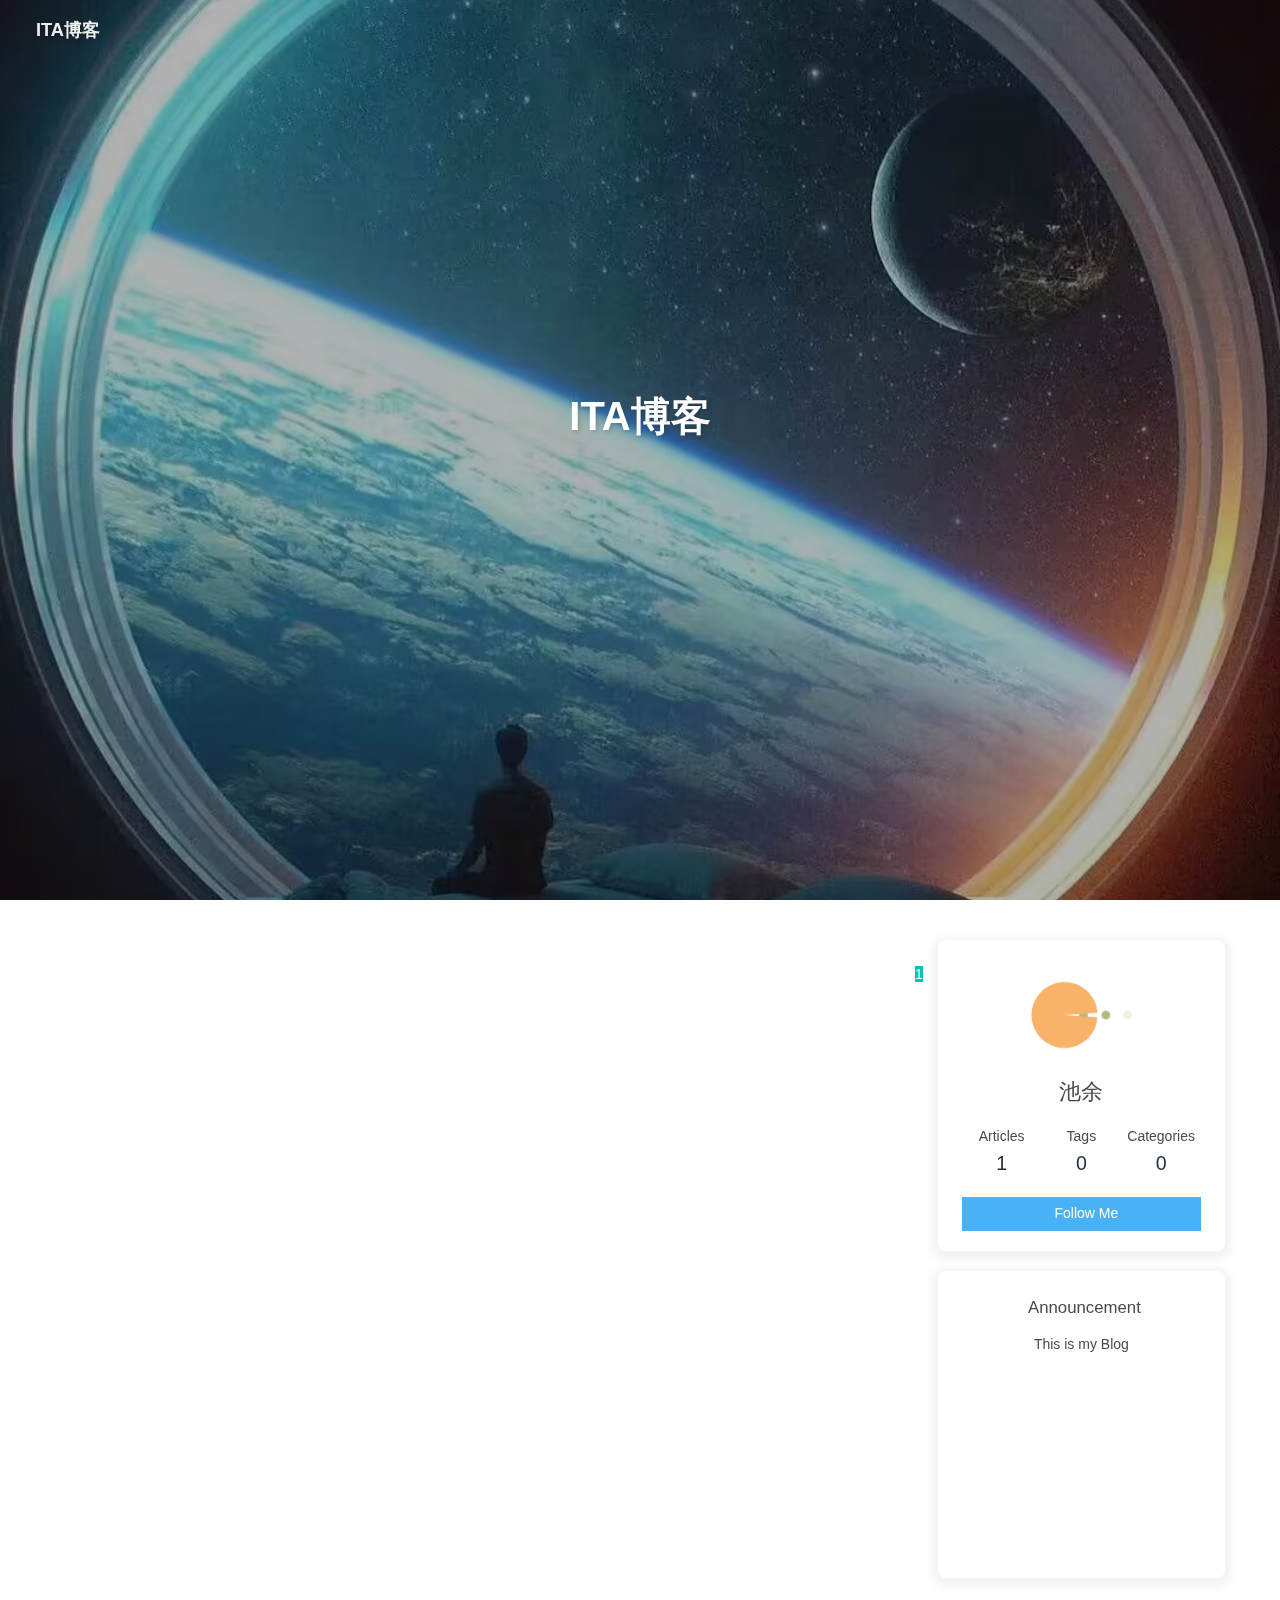
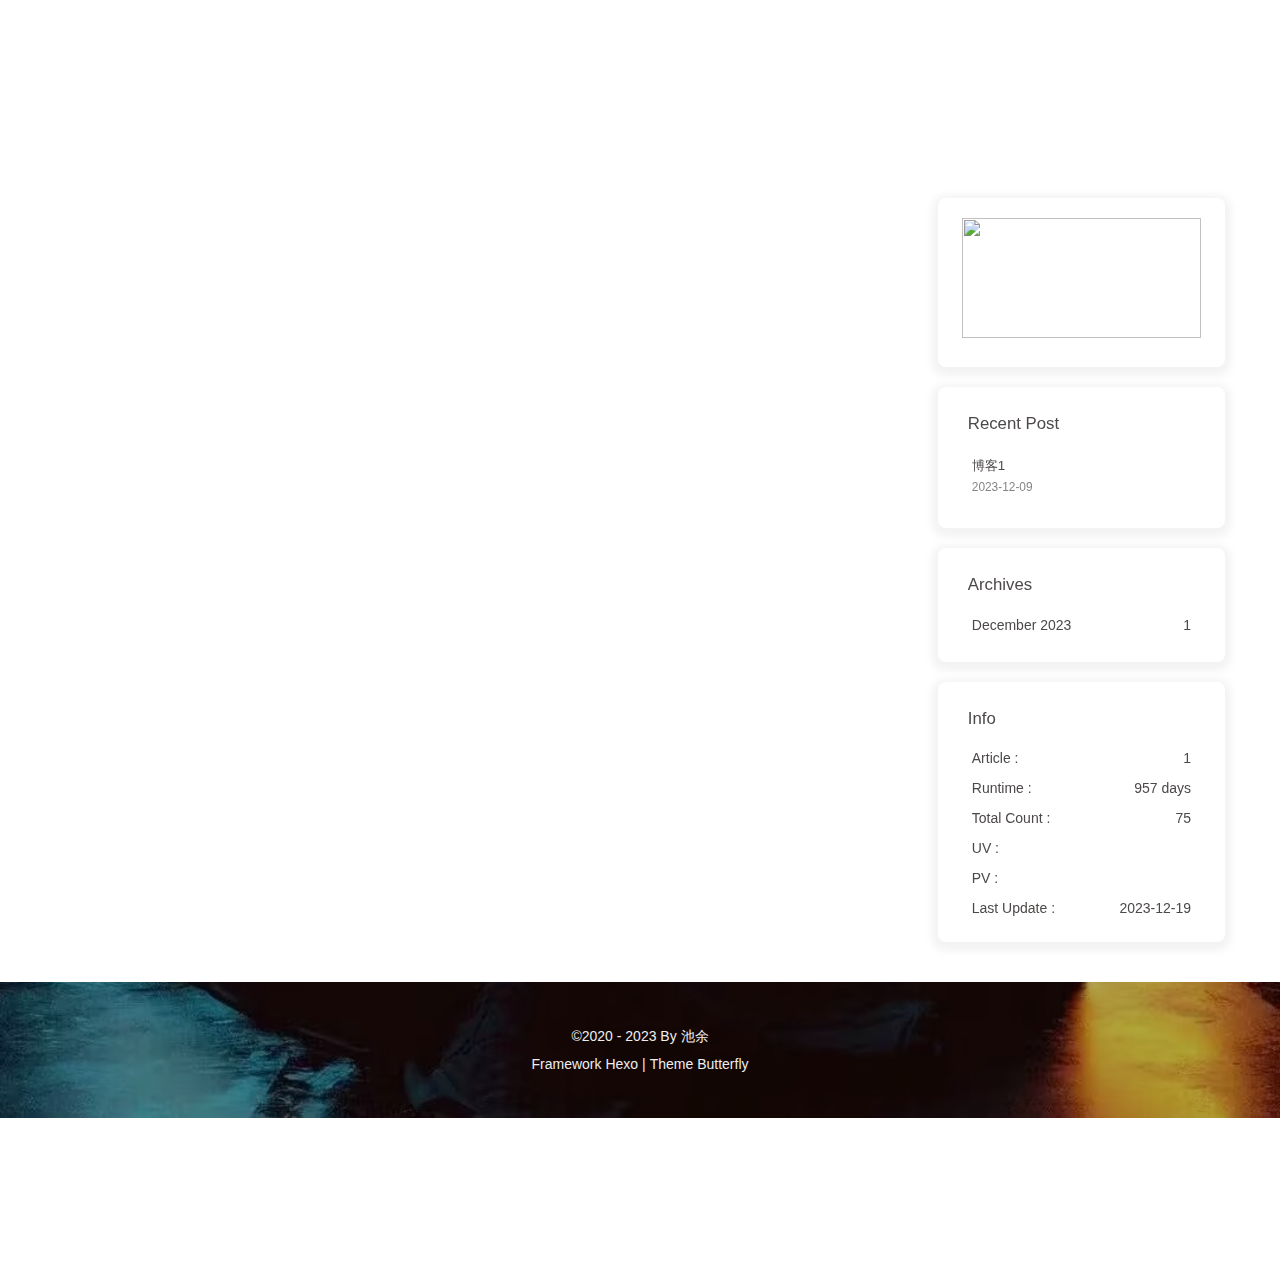
==== commit ace00abd: "Site updated: 2023-12-19 21:35:58" ====
--- a/index.html
+++ b/index.html
@@ -51,7 +51,7 @@
   isHome: true,
   isHighlightShrink: false,
   isToc: false,
-  postUpdate: '2023-12-10 22:59:23'
+  postUpdate: '2023-12-19 21:35:36'
 }</script><script>(win=>{
       win.saveToLocal = {
         set: (key, value, ttl) => {
@@ -148,7 +148,7 @@
         }
       }
       detectApple()
-    })(window)</script><svg aria-hidden="true" style="position:absolute; overflow:hidden; width:0; height:0"><symbol id="icon-sun" viewBox="0 0 1024 1024"><path d="M960 512l-128 128v192h-192l-128 128-128-128H192v-192l-128-128 128-128V192h192l128-128 128 128h192v192z" fill="#FFD878" p-id="8420"></path><path d="M736 512a224 224 0 1 0-448 0 224 224 0 1 0 448 0z" fill="#FFE4A9" p-id="8421"></path><path d="M512 109.248L626.752 224H800v173.248L914.752 512 800 626.752V800h-173.248L512 914.752 397.248 800H224v-173.248L109.248 512 224 397.248V224h173.248L512 109.248M512 64l-128 128H192v192l-128 128 128 128v192h192l128 128 128-128h192v-192l128-128-128-128V192h-192l-128-128z" fill="#4D5152" p-id="8422"></path><path d="M512 320c105.888 0 192 86.112 192 192s-86.112 192-192 192-192-86.112-192-192 86.112-192 192-192m0-32a224 224 0 1 0 0 448 224 224 0 0 0 0-448z" fill="#4D5152" p-id="8423"></path></symbol><symbol id="icon-moon" viewBox="0 0 1024 1024"><path d="M611.370667 167.082667a445.013333 445.013333 0 0 1-38.4 161.834666 477.824 477.824 0 0 1-244.736 244.394667 445.141333 445.141333 0 0 1-161.109334 38.058667 85.077333 85.077333 0 0 0-65.066666 135.722666A462.08 462.08 0 1 0 747.093333 102.058667a85.077333 85.077333 0 0 0-135.722666 65.024z" fill="#FFB531" p-id="11345"></path><path d="M329.728 274.133333l35.157333-35.157333a21.333333 21.333333 0 1 0-30.165333-30.165333l-35.157333 35.157333-35.114667-35.157333a21.333333 21.333333 0 0 0-30.165333 30.165333l35.114666 35.157333-35.114666 35.157334a21.333333 21.333333 0 1 0 30.165333 30.165333l35.114667-35.157333 35.157333 35.157333a21.333333 21.333333 0 1 0 30.165333-30.165333z" fill="#030835" p-id="11346"></path></symbol></svg><!-- hexo injector head_end start --><link rel="stylesheet" href="https://cdn.cbd.int/hexo-butterfly-clock-anzhiyu/lib/clock.min.css" /><!-- hexo injector head_end end --><meta name="generator" content="Hexo 7.0.0"></head><body><div id="web_bg"></div><div id="sidebar"><div id="menu-mask"></div><div id="sidebar-menus"><div class="avatar-img is-center"><img src="https://i.loli.net/2021/02/24/5O1day2nriDzjSu.png" onerror="onerror=null;src='/img/friend_404.gif'" alt="avatar"/></div><div class="sidebar-site-data site-data is-center"><a href="/archives/"><div class="headline">Articles</div><div class="length-num">1</div></a><a href="/tags/"><div class="headline">Tags</div><div class="length-num">0</div></a><a href="/categories/"><div class="headline">Categories</div><div class="length-num">0</div></a></div><hr class="custom-hr"/></div></div><div class="page" id="body-wrap"><header class="full_page" id="page-header" style="background-image: url('/1.png')"><nav id="nav"><span id="blog-info"><a href="/" title="ITA博客"><span class="site-name">ITA博客</span></a></span><div id="menus"><div id="toggle-menu"><a class="site-page" href="javascript:void(0);"><i class="fas fa-bars fa-fw"></i></a></div></div></nav><div id="site-info"><h1 id="site-title">ITA博客</h1><div id="site-subtitle"><span id="subtitle"></span></div></div><div id="scroll-down"><i class="fas fa-angle-down scroll-down-effects"></i></div></header><main class="layout" id="content-inner"><div class="recent-posts" id="recent-posts"></div><postUI></postUI><nav id="pagination"><div class="pagination"><span class="page-number current">1</span></div></nav><div class="aside-content" id="aside-content"><div class="card-widget card-info"><div class="is-center"><div class="avatar-img"><img src="https://i.loli.net/2021/02/24/5O1day2nriDzjSu.png" onerror="this.onerror=null;this.src='/img/friend_404.gif'" alt="avatar"/></div><div class="author-info__name">池余</div><div class="author-info__description"></div></div><div class="card-info-data site-data is-center"><a href="/archives/"><div class="headline">Articles</div><div class="length-num">1</div></a><a href="/tags/"><div class="headline">Tags</div><div class="length-num">0</div></a><a href="/categories/"><div class="headline">Categories</div><div class="length-num">0</div></a></div><a id="card-info-btn" target="_blank" rel="noopener" href="https://github.com/xxxxxx"><i class="fab fa-github"></i><span>Follow Me</span></a></div><div class="card-widget card-announcement"><div class="item-headline"><i class="fas fa-bullhorn fa-shake"></i><span>Announcement</span></div><div class="announcement_content">This is my Blog<div class="xpand" style="height:200px;"></div></div></div><canvas class="illo" width="800" height="800" style="max-width: 200px; max-height: 200px; touch-action: none; width: 640px; height: 640px;"></canvas><script src="https://fastly.jsdelivr.net/gh/xiaopengand/blogCdn@latest/xzxr/twopeople1.js"></script><script src="https://fastly.jsdelivr.net/gh/xiaopengand/blogCdn@latest/xzxr/zdog.dist.js"></script><script id="rendered-js" src="https://fastly.jsdelivr.net/gh/xiaopengand/blogCdn@latest/xzxr/twopeople.js"></script><style>.card-widget.card-announcement {
+    })(window)</script><svg aria-hidden="true" style="position:absolute; overflow:hidden; width:0; height:0"><symbol id="icon-sun" viewBox="0 0 1024 1024"><path d="M960 512l-128 128v192h-192l-128 128-128-128H192v-192l-128-128 128-128V192h192l128-128 128 128h192v192z" fill="#FFD878" p-id="8420"></path><path d="M736 512a224 224 0 1 0-448 0 224 224 0 1 0 448 0z" fill="#FFE4A9" p-id="8421"></path><path d="M512 109.248L626.752 224H800v173.248L914.752 512 800 626.752V800h-173.248L512 914.752 397.248 800H224v-173.248L109.248 512 224 397.248V224h173.248L512 109.248M512 64l-128 128H192v192l-128 128 128 128v192h192l128 128 128-128h192v-192l128-128-128-128V192h-192l-128-128z" fill="#4D5152" p-id="8422"></path><path d="M512 320c105.888 0 192 86.112 192 192s-86.112 192-192 192-192-86.112-192-192 86.112-192 192-192m0-32a224 224 0 1 0 0 448 224 224 0 0 0 0-448z" fill="#4D5152" p-id="8423"></path></symbol><symbol id="icon-moon" viewBox="0 0 1024 1024"><path d="M611.370667 167.082667a445.013333 445.013333 0 0 1-38.4 161.834666 477.824 477.824 0 0 1-244.736 244.394667 445.141333 445.141333 0 0 1-161.109334 38.058667 85.077333 85.077333 0 0 0-65.066666 135.722666A462.08 462.08 0 1 0 747.093333 102.058667a85.077333 85.077333 0 0 0-135.722666 65.024z" fill="#FFB531" p-id="11345"></path><path d="M329.728 274.133333l35.157333-35.157333a21.333333 21.333333 0 1 0-30.165333-30.165333l-35.157333 35.157333-35.114667-35.157333a21.333333 21.333333 0 0 0-30.165333 30.165333l35.114666 35.157333-35.114666 35.157334a21.333333 21.333333 0 1 0 30.165333 30.165333l35.114667-35.157333 35.157333 35.157333a21.333333 21.333333 0 1 0 30.165333-30.165333z" fill="#030835" p-id="11346"></path></symbol></svg><!-- hexo injector head_end start --><link rel="stylesheet" href="https://cdn.cbd.int/hexo-butterfly-clock-anzhiyu/lib/clock.min.css" /><!-- hexo injector head_end end --><meta name="generator" content="Hexo 7.0.0"></head><body><div id="web_bg"></div><div id="sidebar"><div id="menu-mask"></div><div id="sidebar-menus"><div class="avatar-img is-center"><img src="https://i.loli.net/2021/02/24/5O1day2nriDzjSu.png" onerror="onerror=null;src='/img/friend_404.gif'" alt="avatar"/></div><div class="sidebar-site-data site-data is-center"><a href="/archives/"><div class="headline">Articles</div><div class="length-num">1</div></a><a href="/tags/"><div class="headline">Tags</div><div class="length-num">0</div></a><a href="/categories/"><div class="headline">Categories</div><div class="length-num">0</div></a></div><hr class="custom-hr"/></div></div><div class="page" id="body-wrap"><header class="full_page" id="page-header" style="background-image: url('/img/1.jpg')"><nav id="nav"><span id="blog-info"><a href="/" title="ITA博客"><span class="site-name">ITA博客</span></a></span><div id="menus"><div id="toggle-menu"><a class="site-page" href="javascript:void(0);"><i class="fas fa-bars fa-fw"></i></a></div></div></nav><div id="site-info"><h1 id="site-title">ITA博客</h1><div id="site-subtitle"><span id="subtitle"></span></div></div><div id="scroll-down"><i class="fas fa-angle-down scroll-down-effects"></i></div></header><main class="layout" id="content-inner"><div class="recent-posts" id="recent-posts"></div><postUI></postUI><nav id="pagination"><div class="pagination"><span class="page-number current">1</span></div></nav><div class="aside-content" id="aside-content"><div class="card-widget card-info"><div class="is-center"><div class="avatar-img"><img src="https://i.loli.net/2021/02/24/5O1day2nriDzjSu.png" onerror="this.onerror=null;this.src='/img/friend_404.gif'" alt="avatar"/></div><div class="author-info__name">池余</div><div class="author-info__description"></div></div><div class="card-info-data site-data is-center"><a href="/archives/"><div class="headline">Articles</div><div class="length-num">1</div></a><a href="/tags/"><div class="headline">Tags</div><div class="length-num">0</div></a><a href="/categories/"><div class="headline">Categories</div><div class="length-num">0</div></a></div><a id="card-info-btn" target="_blank" rel="noopener" href="https://github.com/xxxxxx"><i class="fab fa-github"></i><span>Follow Me</span></a></div><div class="card-widget card-announcement"><div class="item-headline"><i class="fas fa-bullhorn fa-shake"></i><span>Announcement</span></div><div class="announcement_content">This is my Blog<div class="xpand" style="height:200px;"></div></div></div><canvas class="illo" width="800" height="800" style="max-width: 200px; max-height: 200px; touch-action: none; width: 640px; height: 640px;"></canvas><script src="https://fastly.jsdelivr.net/gh/xiaopengand/blogCdn@latest/xzxr/twopeople1.js"></script><script src="https://fastly.jsdelivr.net/gh/xiaopengand/blogCdn@latest/xzxr/zdog.dist.js"></script><script id="rendered-js" src="https://fastly.jsdelivr.net/gh/xiaopengand/blogCdn@latest/xzxr/twopeople.js"></script><style>.card-widget.card-announcement {
 margin: 0;
 align-items: center;
 justify-content: center;
@@ -158,7 +158,7 @@
 display: block;
 margin: 0 auto;
 cursor: move;
-}</style><div class="sticky_layout"><div class="card-widget card-recent-post"><div class="item-headline"><i class="fas fa-history"></i><span>Recent Post</span></div><div class="aside-list"><div class="aside-list-item no-cover"><div class="content"><a class="title" href="/post/22044.html" title="博客1">博客1</a><time datetime="2023-12-09T08:58:15.111Z" title="Created 2023-12-09 16:58:15">2023-12-09</time></div></div></div></div><div class="card-widget card-archives"><div class="item-headline"><i class="fas fa-archive"></i><span>Archives</span></div><ul class="card-archive-list"><li class="card-archive-list-item"><a class="card-archive-list-link" href="/archives/2023/12/"><span class="card-archive-list-date">December 2023</span><span class="card-archive-list-count">1</span></a></li></ul></div><div class="card-widget card-webinfo"><div class="item-headline"><i class="fas fa-chart-line"></i><span>Info</span></div><div class="webinfo"><div class="webinfo-item"><div class="item-name">Article :</div><div class="item-count">1</div></div><div class="webinfo-item"><div class="item-name">Runtime :</div><div class="item-count" id="runtimeshow" data-publishDate="2023-12-10T00:05:00.000Z"><i class="fa-solid fa-spinner fa-spin"></i></div></div><div class="webinfo-item"><div class="item-name">Total Count :</div><div class="item-count">75</div></div><div class="webinfo-item"><div class="item-name">UV :</div><div class="item-count" id="busuanzi_value_site_uv"><i class="fa-solid fa-spinner fa-spin"></i></div></div><div class="webinfo-item"><div class="item-name">PV :</div><div class="item-count" id="busuanzi_value_site_pv"><i class="fa-solid fa-spinner fa-spin"></i></div></div><div class="webinfo-item"><div class="item-name">Last Update :</div><div class="item-count" id="last-push-date" data-lastPushDate="2023-12-10T14:59:23.025Z"><i class="fa-solid fa-spinner fa-spin"></i></div></div></div></div></div></div></main><footer id="footer" style="background-image: url('/1.png')"><div id="footer-wrap"><div class="copyright">&copy;2020 - 2023 By 池余</div><div class="framework-info"><span>Framework </span><a target="_blank" rel="noopener" href="https://hexo.io">Hexo</a><span class="footer-separator">|</span><span>Theme </span><a target="_blank" rel="noopener" href="https://github.com/jerryc127/hexo-theme-butterfly">Butterfly</a></div></div></footer></div><div id="rightside"><div id="rightside-config-hide"><button id="darkmode" type="button" title="Toggle Between Light And Dark Mode"><i class="fas fa-adjust"></i></button><a class="icon-V hidden" onclick="switchNightMode()" title="Toggle Between Light And Dark Mode"></a><svg width="25" height="25" viewBox="0 0 1024 1024"></svg><use id="modeicon" xlink:href="#icon-moon"></use><button id="hide-aside-btn" type="button" title="Toggle between Single-column and Double-column"><i class="fas fa-arrows-alt-h"></i></button></div><div id="rightside-config-show"><button id="rightside-config" type="button" title="Setting"><i class="fas fa-cog fa-spin"></i></button><button id="go-up" type="button" title="Back To Top"><span class="scroll-percent"></span><i class="fas fa-arrow-up"></i></button></div></div><div><script src="/js/utils.js"></script><script src="/js/main.js"></script><script src="https://cdn.jsdelivr.net/npm/@fancyapps/ui/dist/fancybox/fancybox.umd.min.js"></script><div class="js-pjax"><script>window.typedJSFn = {
+}</style><div class="sticky_layout"><div class="card-widget card-recent-post"><div class="item-headline"><i class="fas fa-history"></i><span>Recent Post</span></div><div class="aside-list"><div class="aside-list-item no-cover"><div class="content"><a class="title" href="/post/22044.html" title="博客1">博客1</a><time datetime="2023-12-09T08:58:15.111Z" title="Created 2023-12-09 16:58:15">2023-12-09</time></div></div></div></div><div class="card-widget card-archives"><div class="item-headline"><i class="fas fa-archive"></i><span>Archives</span></div><ul class="card-archive-list"><li class="card-archive-list-item"><a class="card-archive-list-link" href="/archives/2023/12/"><span class="card-archive-list-date">December 2023</span><span class="card-archive-list-count">1</span></a></li></ul></div><div class="card-widget card-webinfo"><div class="item-headline"><i class="fas fa-chart-line"></i><span>Info</span></div><div class="webinfo"><div class="webinfo-item"><div class="item-name">Article :</div><div class="item-count">1</div></div><div class="webinfo-item"><div class="item-name">Runtime :</div><div class="item-count" id="runtimeshow" data-publishDate="2023-12-10T00:05:00.000Z"><i class="fa-solid fa-spinner fa-spin"></i></div></div><div class="webinfo-item"><div class="item-name">Total Count :</div><div class="item-count">75</div></div><div class="webinfo-item"><div class="item-name">UV :</div><div class="item-count" id="busuanzi_value_site_uv"><i class="fa-solid fa-spinner fa-spin"></i></div></div><div class="webinfo-item"><div class="item-name">PV :</div><div class="item-count" id="busuanzi_value_site_pv"><i class="fa-solid fa-spinner fa-spin"></i></div></div><div class="webinfo-item"><div class="item-name">Last Update :</div><div class="item-count" id="last-push-date" data-lastPushDate="2023-12-19T13:35:36.323Z"><i class="fa-solid fa-spinner fa-spin"></i></div></div></div></div></div></div></main><footer id="footer" style="background-image: url('/img/1.jpg')"><div id="footer-wrap"><div class="copyright">&copy;2020 - 2023 By 池余</div><div class="framework-info"><span>Framework </span><a target="_blank" rel="noopener" href="https://hexo.io">Hexo</a><span class="footer-separator">|</span><span>Theme </span><a target="_blank" rel="noopener" href="https://github.com/jerryc127/hexo-theme-butterfly">Butterfly</a></div></div></footer></div><div id="rightside"><div id="rightside-config-hide"><button id="darkmode" type="button" title="Toggle Between Light And Dark Mode"><i class="fas fa-adjust"></i></button><a class="icon-V hidden" onclick="switchNightMode()" title="Toggle Between Light And Dark Mode"></a><svg width="25" height="25" viewBox="0 0 1024 1024"></svg><use id="modeicon" xlink:href="#icon-moon"></use><button id="hide-aside-btn" type="button" title="Toggle between Single-column and Double-column"><i class="fas fa-arrows-alt-h"></i></button></div><div id="rightside-config-show"><button id="rightside-config" type="button" title="Setting"><i class="fas fa-cog fa-spin"></i></button><button id="go-up" type="button" title="Back To Top"><span class="scroll-percent"></span><i class="fas fa-arrow-up"></i></button></div></div><div><script src="/js/utils.js"></script><script src="/js/main.js"></script><script src="https://cdn.jsdelivr.net/npm/@fancyapps/ui/dist/fancybox/fancybox.umd.min.js"></script><div class="js-pjax"><script>window.typedJSFn = {
   init: (str) => {
     window.typed = new Typed('#subtitle', Object.assign({
       strings: str,
@@ -194,7 +194,7 @@
 </script><script id="click-show-text" src="https://cdn.jsdelivr.net/npm/butterfly-extsrc/dist/click-show-text.min.js" data-mobile="false" data-text="爱国,敬业,诚信,友善,富强,民主,文明,和谐,自由,平等,公正,法治" data-fontsize="15px" data-random="false" async="async"></script><script async data-pjax src="//busuanzi.ibruce.info/busuanzi/2.3/busuanzi.pure.mini.js"></script></div><!-- hexo injector body_end start --><script data-pjax>
   function butterfly_clock_anzhiyu_injector_config(){
     var parent_div_git = document.getElementsByClassName('sticky_layout')[0];
-    var item_html = '<div class="card-widget card-clock"><div class="card-glass"><div class="card-background"><div class="card-content"><div id="hexo_electric_clock"><img class="entered loading" id="card-clock-loading" src="https://p2.ssl.qhimgs1.com/sdr/400__/t040a87eb3dd4bdf538.jpg" style="height: 120px; width: 100%;" data-ll-status="loading"/></div></div></div></div></div>';
+    var item_html = '<div class="card-widget card-clock"><div class="card-glass"><div class="card-background"><div class="card-content"><div id="hexo_electric_clock"><img class="entered loading" id="card-clock-loading" src="https://cdn.cbd.int/hexo-butterfly-clock-anzhiyu/lib/loading.gif" style="height: 120px; width: 100%;" data-ll-status="loading"/></div></div></div></div></div>';
     console.log('已挂载butterfly_clock_anzhiyu')
     if(parent_div_git) {
       parent_div_git.insertAdjacentHTML("afterbegin",item_html)
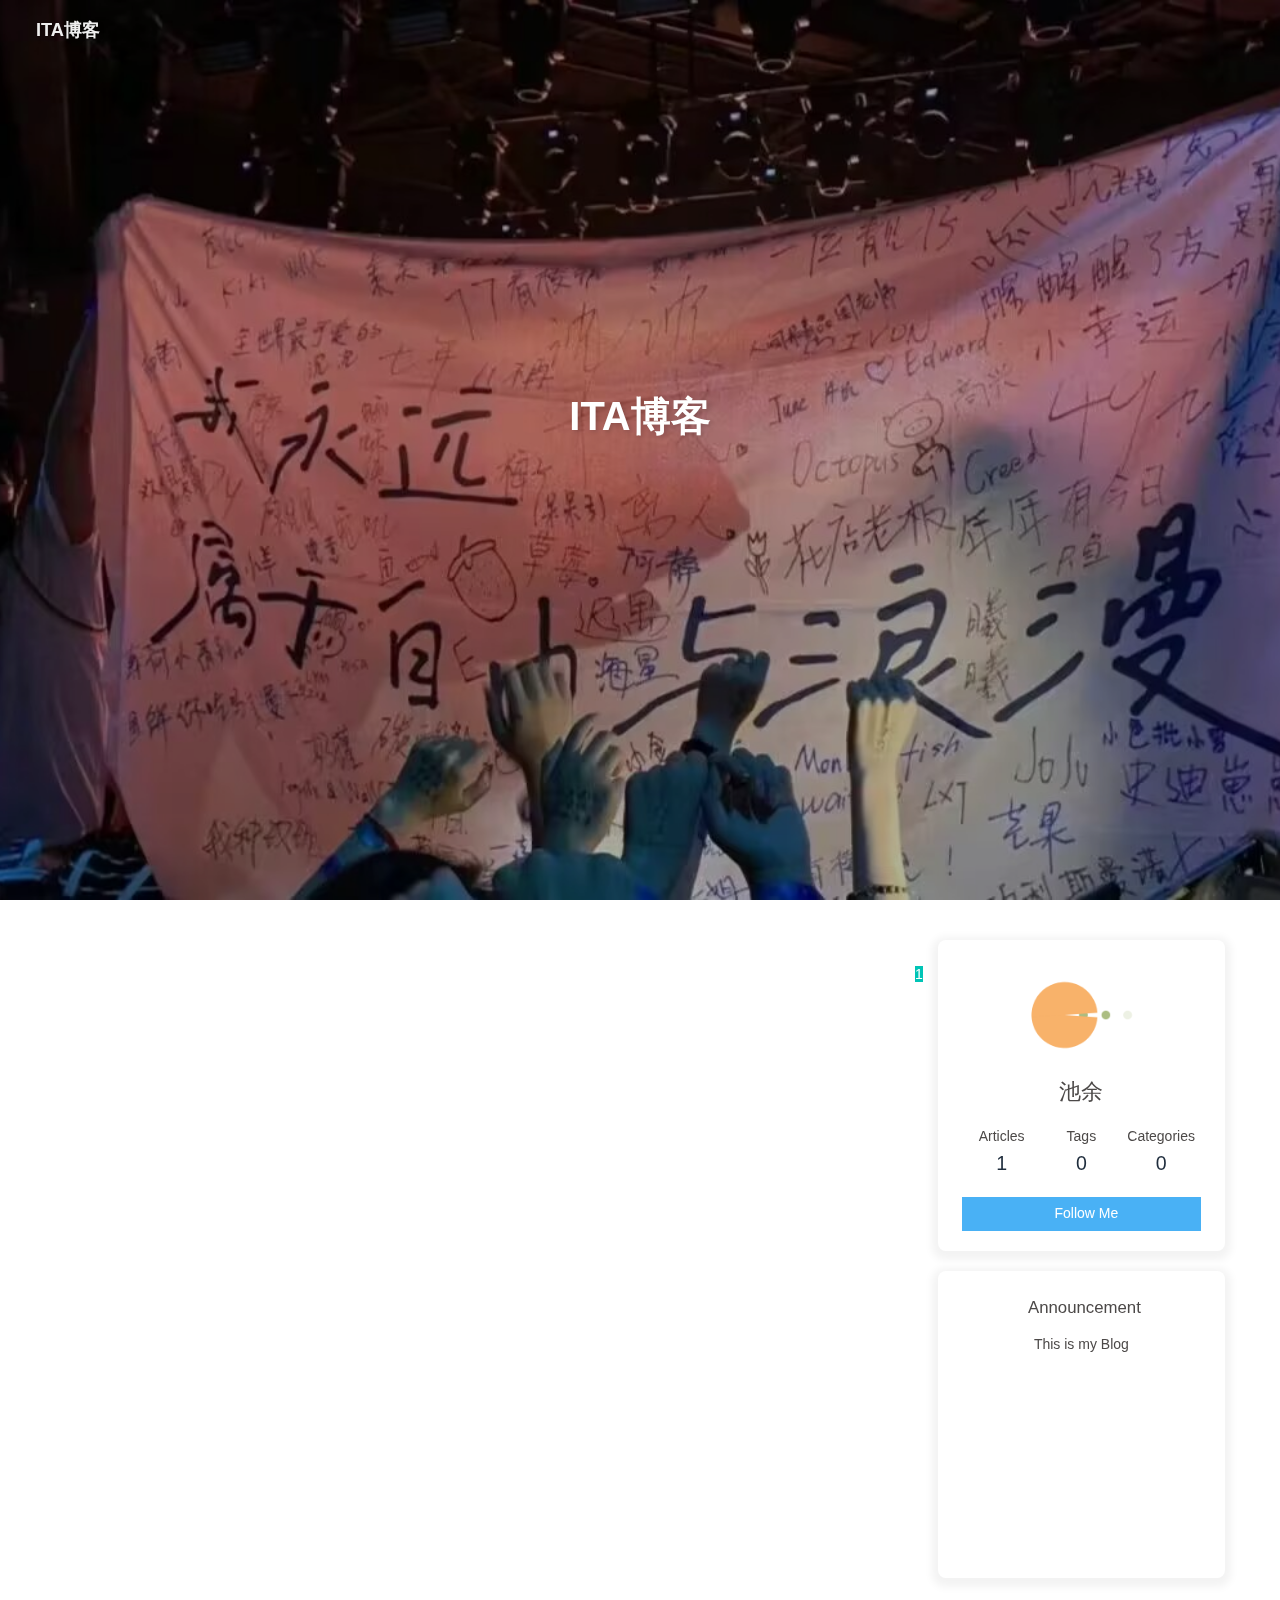
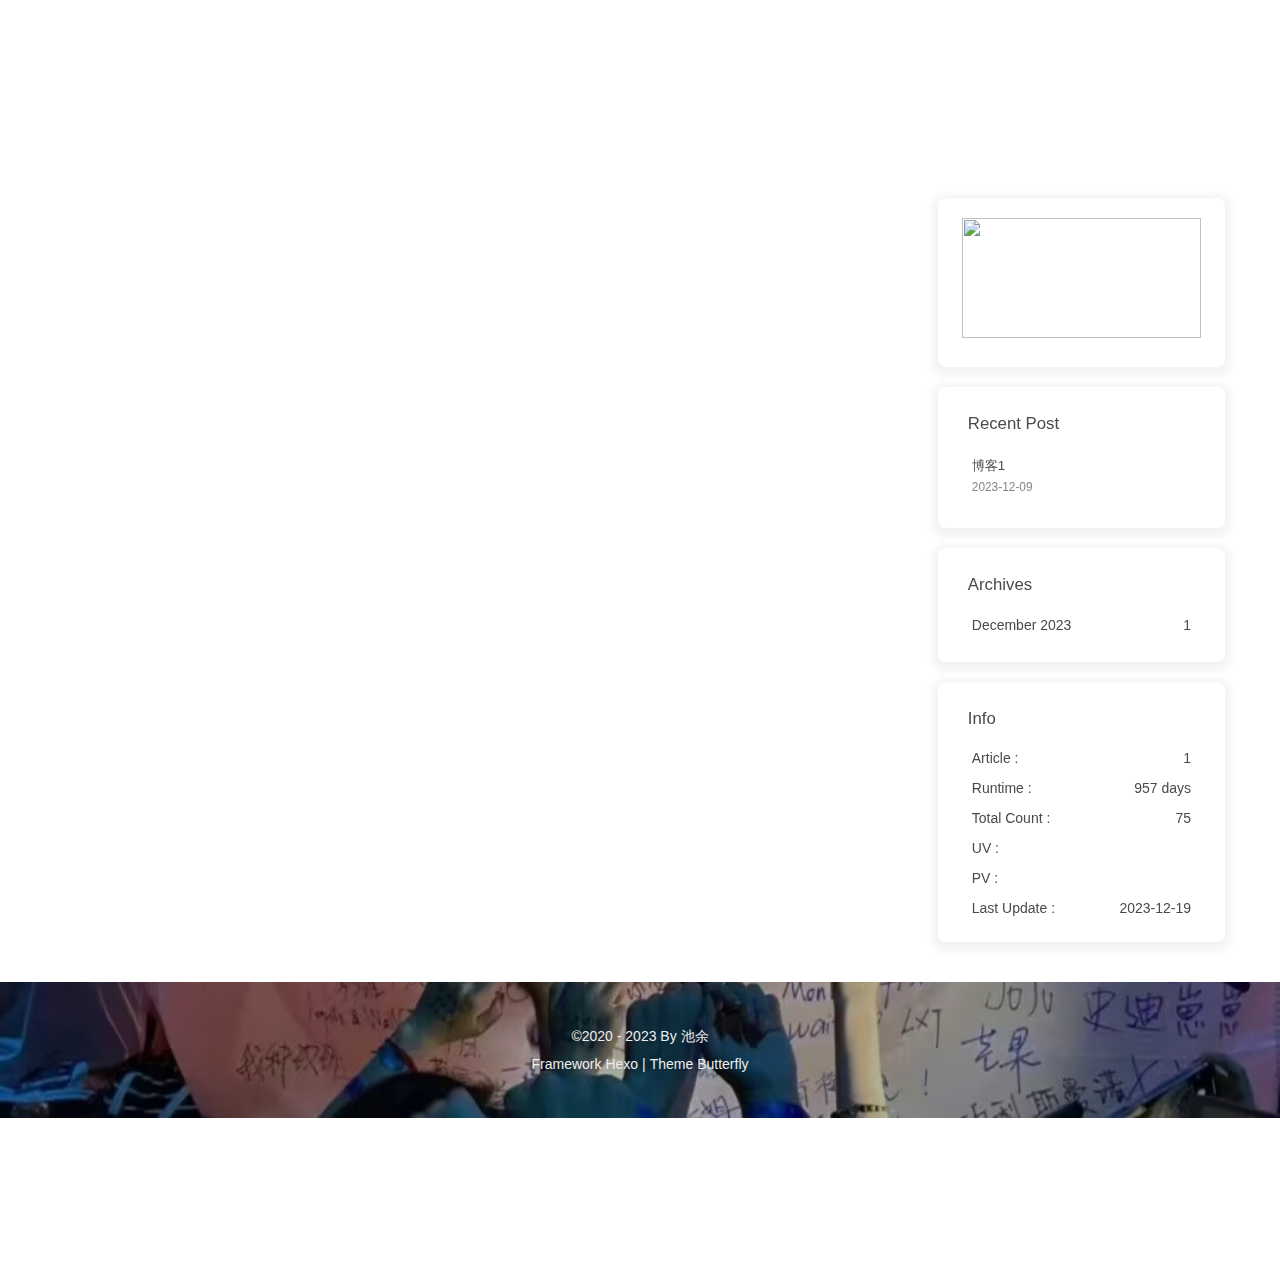
==== commit 4fdd913f: "Site updated: 2023-12-19 21:39:29" ====
--- a/index.html
+++ b/index.html
@@ -51,7 +51,7 @@
   isHome: true,
   isHighlightShrink: false,
   isToc: false,
-  postUpdate: '2023-12-19 21:35:36'
+  postUpdate: '2023-12-19 21:39:09'
 }</script><script>(win=>{
       win.saveToLocal = {
         set: (key, value, ttl) => {
@@ -148,7 +148,7 @@
         }
       }
       detectApple()
-    })(window)</script><svg aria-hidden="true" style="position:absolute; overflow:hidden; width:0; height:0"><symbol id="icon-sun" viewBox="0 0 1024 1024"><path d="M960 512l-128 128v192h-192l-128 128-128-128H192v-192l-128-128 128-128V192h192l128-128 128 128h192v192z" fill="#FFD878" p-id="8420"></path><path d="M736 512a224 224 0 1 0-448 0 224 224 0 1 0 448 0z" fill="#FFE4A9" p-id="8421"></path><path d="M512 109.248L626.752 224H800v173.248L914.752 512 800 626.752V800h-173.248L512 914.752 397.248 800H224v-173.248L109.248 512 224 397.248V224h173.248L512 109.248M512 64l-128 128H192v192l-128 128 128 128v192h192l128 128 128-128h192v-192l128-128-128-128V192h-192l-128-128z" fill="#4D5152" p-id="8422"></path><path d="M512 320c105.888 0 192 86.112 192 192s-86.112 192-192 192-192-86.112-192-192 86.112-192 192-192m0-32a224 224 0 1 0 0 448 224 224 0 0 0 0-448z" fill="#4D5152" p-id="8423"></path></symbol><symbol id="icon-moon" viewBox="0 0 1024 1024"><path d="M611.370667 167.082667a445.013333 445.013333 0 0 1-38.4 161.834666 477.824 477.824 0 0 1-244.736 244.394667 445.141333 445.141333 0 0 1-161.109334 38.058667 85.077333 85.077333 0 0 0-65.066666 135.722666A462.08 462.08 0 1 0 747.093333 102.058667a85.077333 85.077333 0 0 0-135.722666 65.024z" fill="#FFB531" p-id="11345"></path><path d="M329.728 274.133333l35.157333-35.157333a21.333333 21.333333 0 1 0-30.165333-30.165333l-35.157333 35.157333-35.114667-35.157333a21.333333 21.333333 0 0 0-30.165333 30.165333l35.114666 35.157333-35.114666 35.157334a21.333333 21.333333 0 1 0 30.165333 30.165333l35.114667-35.157333 35.157333 35.157333a21.333333 21.333333 0 1 0 30.165333-30.165333z" fill="#030835" p-id="11346"></path></symbol></svg><!-- hexo injector head_end start --><link rel="stylesheet" href="https://cdn.cbd.int/hexo-butterfly-clock-anzhiyu/lib/clock.min.css" /><!-- hexo injector head_end end --><meta name="generator" content="Hexo 7.0.0"></head><body><div id="web_bg"></div><div id="sidebar"><div id="menu-mask"></div><div id="sidebar-menus"><div class="avatar-img is-center"><img src="https://i.loli.net/2021/02/24/5O1day2nriDzjSu.png" onerror="onerror=null;src='/img/friend_404.gif'" alt="avatar"/></div><div class="sidebar-site-data site-data is-center"><a href="/archives/"><div class="headline">Articles</div><div class="length-num">1</div></a><a href="/tags/"><div class="headline">Tags</div><div class="length-num">0</div></a><a href="/categories/"><div class="headline">Categories</div><div class="length-num">0</div></a></div><hr class="custom-hr"/></div></div><div class="page" id="body-wrap"><header class="full_page" id="page-header" style="background-image: url('/img/1.jpg')"><nav id="nav"><span id="blog-info"><a href="/" title="ITA博客"><span class="site-name">ITA博客</span></a></span><div id="menus"><div id="toggle-menu"><a class="site-page" href="javascript:void(0);"><i class="fas fa-bars fa-fw"></i></a></div></div></nav><div id="site-info"><h1 id="site-title">ITA博客</h1><div id="site-subtitle"><span id="subtitle"></span></div></div><div id="scroll-down"><i class="fas fa-angle-down scroll-down-effects"></i></div></header><main class="layout" id="content-inner"><div class="recent-posts" id="recent-posts"></div><postUI></postUI><nav id="pagination"><div class="pagination"><span class="page-number current">1</span></div></nav><div class="aside-content" id="aside-content"><div class="card-widget card-info"><div class="is-center"><div class="avatar-img"><img src="https://i.loli.net/2021/02/24/5O1day2nriDzjSu.png" onerror="this.onerror=null;this.src='/img/friend_404.gif'" alt="avatar"/></div><div class="author-info__name">池余</div><div class="author-info__description"></div></div><div class="card-info-data site-data is-center"><a href="/archives/"><div class="headline">Articles</div><div class="length-num">1</div></a><a href="/tags/"><div class="headline">Tags</div><div class="length-num">0</div></a><a href="/categories/"><div class="headline">Categories</div><div class="length-num">0</div></a></div><a id="card-info-btn" target="_blank" rel="noopener" href="https://github.com/xxxxxx"><i class="fab fa-github"></i><span>Follow Me</span></a></div><div class="card-widget card-announcement"><div class="item-headline"><i class="fas fa-bullhorn fa-shake"></i><span>Announcement</span></div><div class="announcement_content">This is my Blog<div class="xpand" style="height:200px;"></div></div></div><canvas class="illo" width="800" height="800" style="max-width: 200px; max-height: 200px; touch-action: none; width: 640px; height: 640px;"></canvas><script src="https://fastly.jsdelivr.net/gh/xiaopengand/blogCdn@latest/xzxr/twopeople1.js"></script><script src="https://fastly.jsdelivr.net/gh/xiaopengand/blogCdn@latest/xzxr/zdog.dist.js"></script><script id="rendered-js" src="https://fastly.jsdelivr.net/gh/xiaopengand/blogCdn@latest/xzxr/twopeople.js"></script><style>.card-widget.card-announcement {
+    })(window)</script><svg aria-hidden="true" style="position:absolute; overflow:hidden; width:0; height:0"><symbol id="icon-sun" viewBox="0 0 1024 1024"><path d="M960 512l-128 128v192h-192l-128 128-128-128H192v-192l-128-128 128-128V192h192l128-128 128 128h192v192z" fill="#FFD878" p-id="8420"></path><path d="M736 512a224 224 0 1 0-448 0 224 224 0 1 0 448 0z" fill="#FFE4A9" p-id="8421"></path><path d="M512 109.248L626.752 224H800v173.248L914.752 512 800 626.752V800h-173.248L512 914.752 397.248 800H224v-173.248L109.248 512 224 397.248V224h173.248L512 109.248M512 64l-128 128H192v192l-128 128 128 128v192h192l128 128 128-128h192v-192l128-128-128-128V192h-192l-128-128z" fill="#4D5152" p-id="8422"></path><path d="M512 320c105.888 0 192 86.112 192 192s-86.112 192-192 192-192-86.112-192-192 86.112-192 192-192m0-32a224 224 0 1 0 0 448 224 224 0 0 0 0-448z" fill="#4D5152" p-id="8423"></path></symbol><symbol id="icon-moon" viewBox="0 0 1024 1024"><path d="M611.370667 167.082667a445.013333 445.013333 0 0 1-38.4 161.834666 477.824 477.824 0 0 1-244.736 244.394667 445.141333 445.141333 0 0 1-161.109334 38.058667 85.077333 85.077333 0 0 0-65.066666 135.722666A462.08 462.08 0 1 0 747.093333 102.058667a85.077333 85.077333 0 0 0-135.722666 65.024z" fill="#FFB531" p-id="11345"></path><path d="M329.728 274.133333l35.157333-35.157333a21.333333 21.333333 0 1 0-30.165333-30.165333l-35.157333 35.157333-35.114667-35.157333a21.333333 21.333333 0 0 0-30.165333 30.165333l35.114666 35.157333-35.114666 35.157334a21.333333 21.333333 0 1 0 30.165333 30.165333l35.114667-35.157333 35.157333 35.157333a21.333333 21.333333 0 1 0 30.165333-30.165333z" fill="#030835" p-id="11346"></path></symbol></svg><!-- hexo injector head_end start --><link rel="stylesheet" href="https://cdn.cbd.int/hexo-butterfly-clock-anzhiyu/lib/clock.min.css" /><!-- hexo injector head_end end --><meta name="generator" content="Hexo 7.0.0"></head><body><div id="web_bg"></div><div id="sidebar"><div id="menu-mask"></div><div id="sidebar-menus"><div class="avatar-img is-center"><img src="https://i.loli.net/2021/02/24/5O1day2nriDzjSu.png" onerror="onerror=null;src='/img/friend_404.gif'" alt="avatar"/></div><div class="sidebar-site-data site-data is-center"><a href="/archives/"><div class="headline">Articles</div><div class="length-num">1</div></a><a href="/tags/"><div class="headline">Tags</div><div class="length-num">0</div></a><a href="/categories/"><div class="headline">Categories</div><div class="length-num">0</div></a></div><hr class="custom-hr"/></div></div><div class="page" id="body-wrap"><header class="full_page" id="page-header" style="background-image: url('/img/2.jpg')"><nav id="nav"><span id="blog-info"><a href="/" title="ITA博客"><span class="site-name">ITA博客</span></a></span><div id="menus"><div id="toggle-menu"><a class="site-page" href="javascript:void(0);"><i class="fas fa-bars fa-fw"></i></a></div></div></nav><div id="site-info"><h1 id="site-title">ITA博客</h1><div id="site-subtitle"><span id="subtitle"></span></div></div><div id="scroll-down"><i class="fas fa-angle-down scroll-down-effects"></i></div></header><main class="layout" id="content-inner"><div class="recent-posts" id="recent-posts"></div><postUI></postUI><nav id="pagination"><div class="pagination"><span class="page-number current">1</span></div></nav><div class="aside-content" id="aside-content"><div class="card-widget card-info"><div class="is-center"><div class="avatar-img"><img src="https://i.loli.net/2021/02/24/5O1day2nriDzjSu.png" onerror="this.onerror=null;this.src='/img/friend_404.gif'" alt="avatar"/></div><div class="author-info__name">池余</div><div class="author-info__description"></div></div><div class="card-info-data site-data is-center"><a href="/archives/"><div class="headline">Articles</div><div class="length-num">1</div></a><a href="/tags/"><div class="headline">Tags</div><div class="length-num">0</div></a><a href="/categories/"><div class="headline">Categories</div><div class="length-num">0</div></a></div><a id="card-info-btn" target="_blank" rel="noopener" href="https://github.com/xxxxxx"><i class="fab fa-github"></i><span>Follow Me</span></a></div><div class="card-widget card-announcement"><div class="item-headline"><i class="fas fa-bullhorn fa-shake"></i><span>Announcement</span></div><div class="announcement_content">This is my Blog<div class="xpand" style="height:200px;"></div></div></div><canvas class="illo" width="800" height="800" style="max-width: 200px; max-height: 200px; touch-action: none; width: 640px; height: 640px;"></canvas><script src="https://fastly.jsdelivr.net/gh/xiaopengand/blogCdn@latest/xzxr/twopeople1.js"></script><script src="https://fastly.jsdelivr.net/gh/xiaopengand/blogCdn@latest/xzxr/zdog.dist.js"></script><script id="rendered-js" src="https://fastly.jsdelivr.net/gh/xiaopengand/blogCdn@latest/xzxr/twopeople.js"></script><style>.card-widget.card-announcement {
 margin: 0;
 align-items: center;
 justify-content: center;
@@ -158,7 +158,7 @@
 display: block;
 margin: 0 auto;
 cursor: move;
-}</style><div class="sticky_layout"><div class="card-widget card-recent-post"><div class="item-headline"><i class="fas fa-history"></i><span>Recent Post</span></div><div class="aside-list"><div class="aside-list-item no-cover"><div class="content"><a class="title" href="/post/22044.html" title="博客1">博客1</a><time datetime="2023-12-09T08:58:15.111Z" title="Created 2023-12-09 16:58:15">2023-12-09</time></div></div></div></div><div class="card-widget card-archives"><div class="item-headline"><i class="fas fa-archive"></i><span>Archives</span></div><ul class="card-archive-list"><li class="card-archive-list-item"><a class="card-archive-list-link" href="/archives/2023/12/"><span class="card-archive-list-date">December 2023</span><span class="card-archive-list-count">1</span></a></li></ul></div><div class="card-widget card-webinfo"><div class="item-headline"><i class="fas fa-chart-line"></i><span>Info</span></div><div class="webinfo"><div class="webinfo-item"><div class="item-name">Article :</div><div class="item-count">1</div></div><div class="webinfo-item"><div class="item-name">Runtime :</div><div class="item-count" id="runtimeshow" data-publishDate="2023-12-10T00:05:00.000Z"><i class="fa-solid fa-spinner fa-spin"></i></div></div><div class="webinfo-item"><div class="item-name">Total Count :</div><div class="item-count">75</div></div><div class="webinfo-item"><div class="item-name">UV :</div><div class="item-count" id="busuanzi_value_site_uv"><i class="fa-solid fa-spinner fa-spin"></i></div></div><div class="webinfo-item"><div class="item-name">PV :</div><div class="item-count" id="busuanzi_value_site_pv"><i class="fa-solid fa-spinner fa-spin"></i></div></div><div class="webinfo-item"><div class="item-name">Last Update :</div><div class="item-count" id="last-push-date" data-lastPushDate="2023-12-19T13:35:36.323Z"><i class="fa-solid fa-spinner fa-spin"></i></div></div></div></div></div></div></main><footer id="footer" style="background-image: url('/img/1.jpg')"><div id="footer-wrap"><div class="copyright">&copy;2020 - 2023 By 池余</div><div class="framework-info"><span>Framework </span><a target="_blank" rel="noopener" href="https://hexo.io">Hexo</a><span class="footer-separator">|</span><span>Theme </span><a target="_blank" rel="noopener" href="https://github.com/jerryc127/hexo-theme-butterfly">Butterfly</a></div></div></footer></div><div id="rightside"><div id="rightside-config-hide"><button id="darkmode" type="button" title="Toggle Between Light And Dark Mode"><i class="fas fa-adjust"></i></button><a class="icon-V hidden" onclick="switchNightMode()" title="Toggle Between Light And Dark Mode"></a><svg width="25" height="25" viewBox="0 0 1024 1024"></svg><use id="modeicon" xlink:href="#icon-moon"></use><button id="hide-aside-btn" type="button" title="Toggle between Single-column and Double-column"><i class="fas fa-arrows-alt-h"></i></button></div><div id="rightside-config-show"><button id="rightside-config" type="button" title="Setting"><i class="fas fa-cog fa-spin"></i></button><button id="go-up" type="button" title="Back To Top"><span class="scroll-percent"></span><i class="fas fa-arrow-up"></i></button></div></div><div><script src="/js/utils.js"></script><script src="/js/main.js"></script><script src="https://cdn.jsdelivr.net/npm/@fancyapps/ui/dist/fancybox/fancybox.umd.min.js"></script><div class="js-pjax"><script>window.typedJSFn = {
+}</style><div class="sticky_layout"><div class="card-widget card-recent-post"><div class="item-headline"><i class="fas fa-history"></i><span>Recent Post</span></div><div class="aside-list"><div class="aside-list-item no-cover"><div class="content"><a class="title" href="/post/22044.html" title="博客1">博客1</a><time datetime="2023-12-09T08:58:15.111Z" title="Created 2023-12-09 16:58:15">2023-12-09</time></div></div></div></div><div class="card-widget card-archives"><div class="item-headline"><i class="fas fa-archive"></i><span>Archives</span></div><ul class="card-archive-list"><li class="card-archive-list-item"><a class="card-archive-list-link" href="/archives/2023/12/"><span class="card-archive-list-date">December 2023</span><span class="card-archive-list-count">1</span></a></li></ul></div><div class="card-widget card-webinfo"><div class="item-headline"><i class="fas fa-chart-line"></i><span>Info</span></div><div class="webinfo"><div class="webinfo-item"><div class="item-name">Article :</div><div class="item-count">1</div></div><div class="webinfo-item"><div class="item-name">Runtime :</div><div class="item-count" id="runtimeshow" data-publishDate="2023-12-10T00:05:00.000Z"><i class="fa-solid fa-spinner fa-spin"></i></div></div><div class="webinfo-item"><div class="item-name">Total Count :</div><div class="item-count">75</div></div><div class="webinfo-item"><div class="item-name">UV :</div><div class="item-count" id="busuanzi_value_site_uv"><i class="fa-solid fa-spinner fa-spin"></i></div></div><div class="webinfo-item"><div class="item-name">PV :</div><div class="item-count" id="busuanzi_value_site_pv"><i class="fa-solid fa-spinner fa-spin"></i></div></div><div class="webinfo-item"><div class="item-name">Last Update :</div><div class="item-count" id="last-push-date" data-lastPushDate="2023-12-19T13:39:09.835Z"><i class="fa-solid fa-spinner fa-spin"></i></div></div></div></div></div></div></main><footer id="footer" style="background-image: url('/img/2.jpg')"><div id="footer-wrap"><div class="copyright">&copy;2020 - 2023 By 池余</div><div class="framework-info"><span>Framework </span><a target="_blank" rel="noopener" href="https://hexo.io">Hexo</a><span class="footer-separator">|</span><span>Theme </span><a target="_blank" rel="noopener" href="https://github.com/jerryc127/hexo-theme-butterfly">Butterfly</a></div></div></footer></div><div id="rightside"><div id="rightside-config-hide"><button id="darkmode" type="button" title="Toggle Between Light And Dark Mode"><i class="fas fa-adjust"></i></button><a class="icon-V hidden" onclick="switchNightMode()" title="Toggle Between Light And Dark Mode"></a><svg width="25" height="25" viewBox="0 0 1024 1024"></svg><use id="modeicon" xlink:href="#icon-moon"></use><button id="hide-aside-btn" type="button" title="Toggle between Single-column and Double-column"><i class="fas fa-arrows-alt-h"></i></button></div><div id="rightside-config-show"><button id="rightside-config" type="button" title="Setting"><i class="fas fa-cog fa-spin"></i></button><button id="go-up" type="button" title="Back To Top"><span class="scroll-percent"></span><i class="fas fa-arrow-up"></i></button></div></div><div><script src="/js/utils.js"></script><script src="/js/main.js"></script><script src="https://cdn.jsdelivr.net/npm/@fancyapps/ui/dist/fancybox/fancybox.umd.min.js"></script><div class="js-pjax"><script>window.typedJSFn = {
   init: (str) => {
     window.typed = new Typed('#subtitle', Object.assign({
       strings: str,
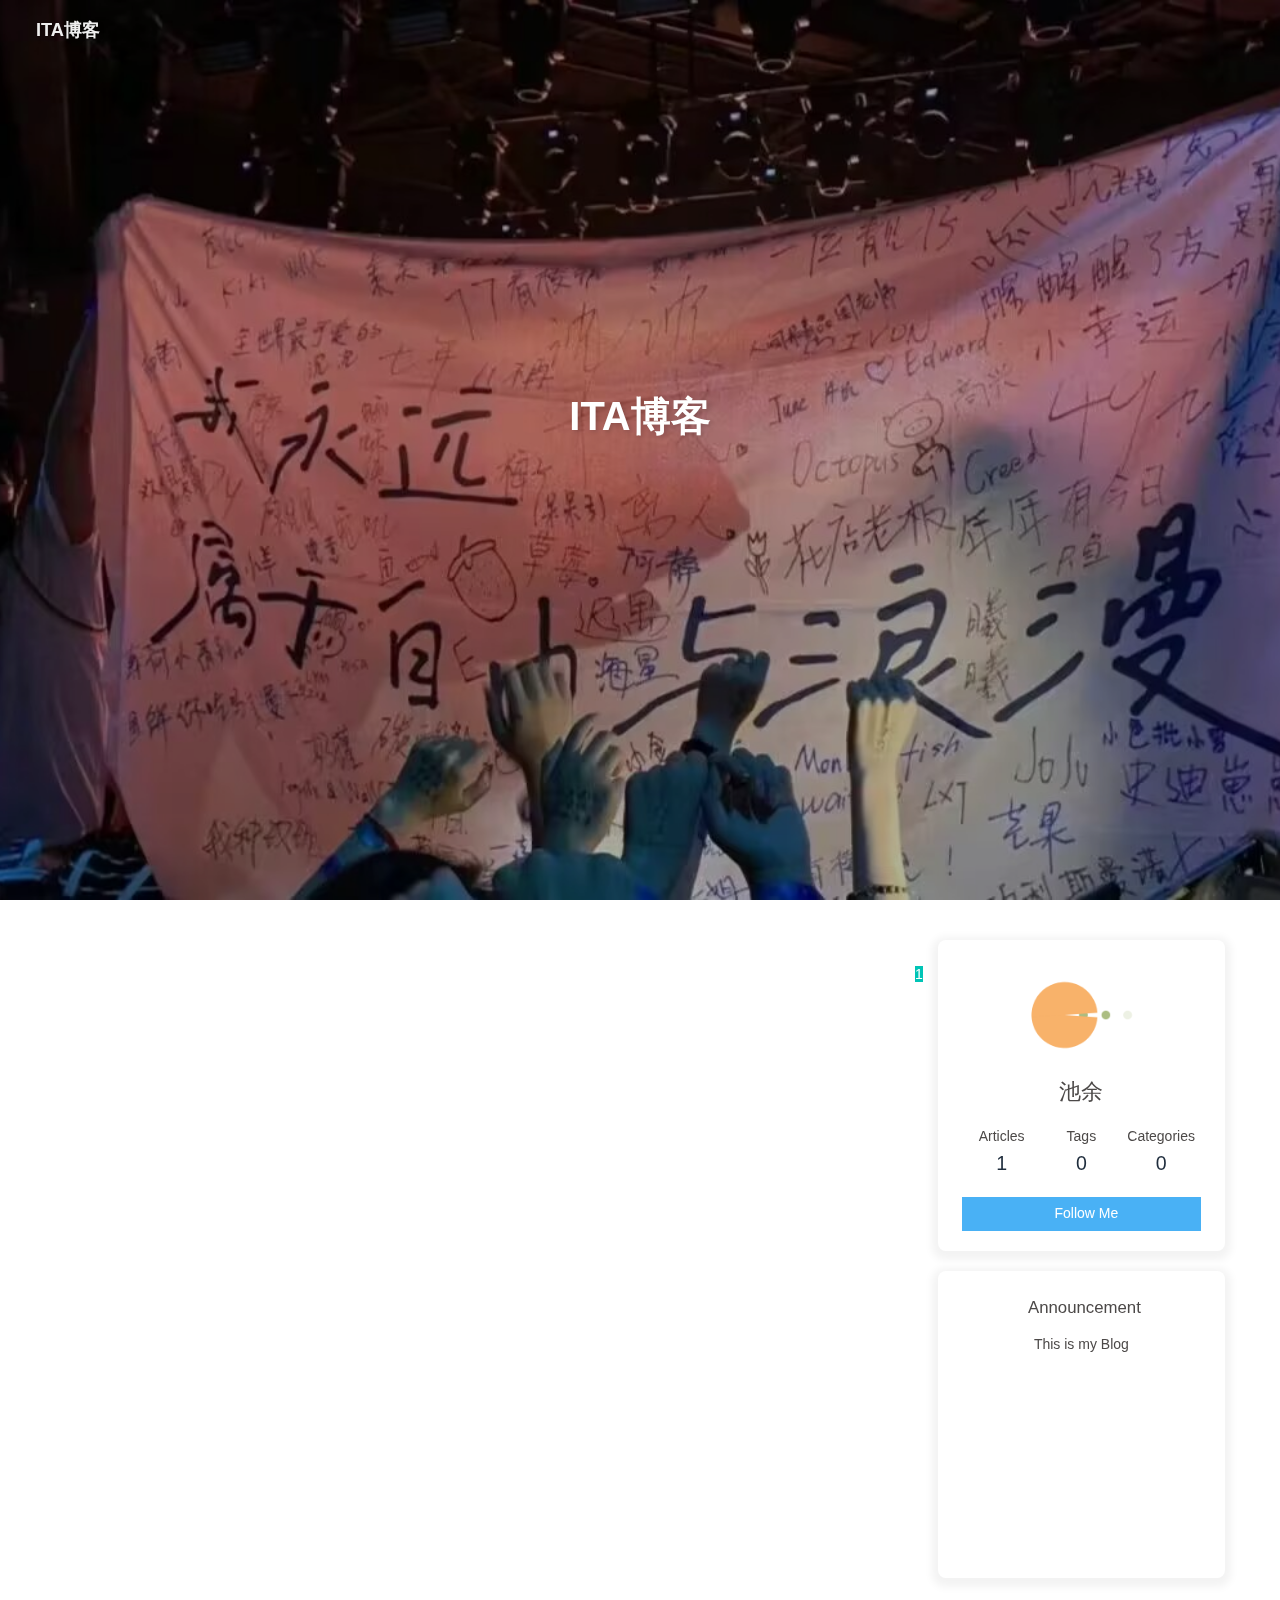
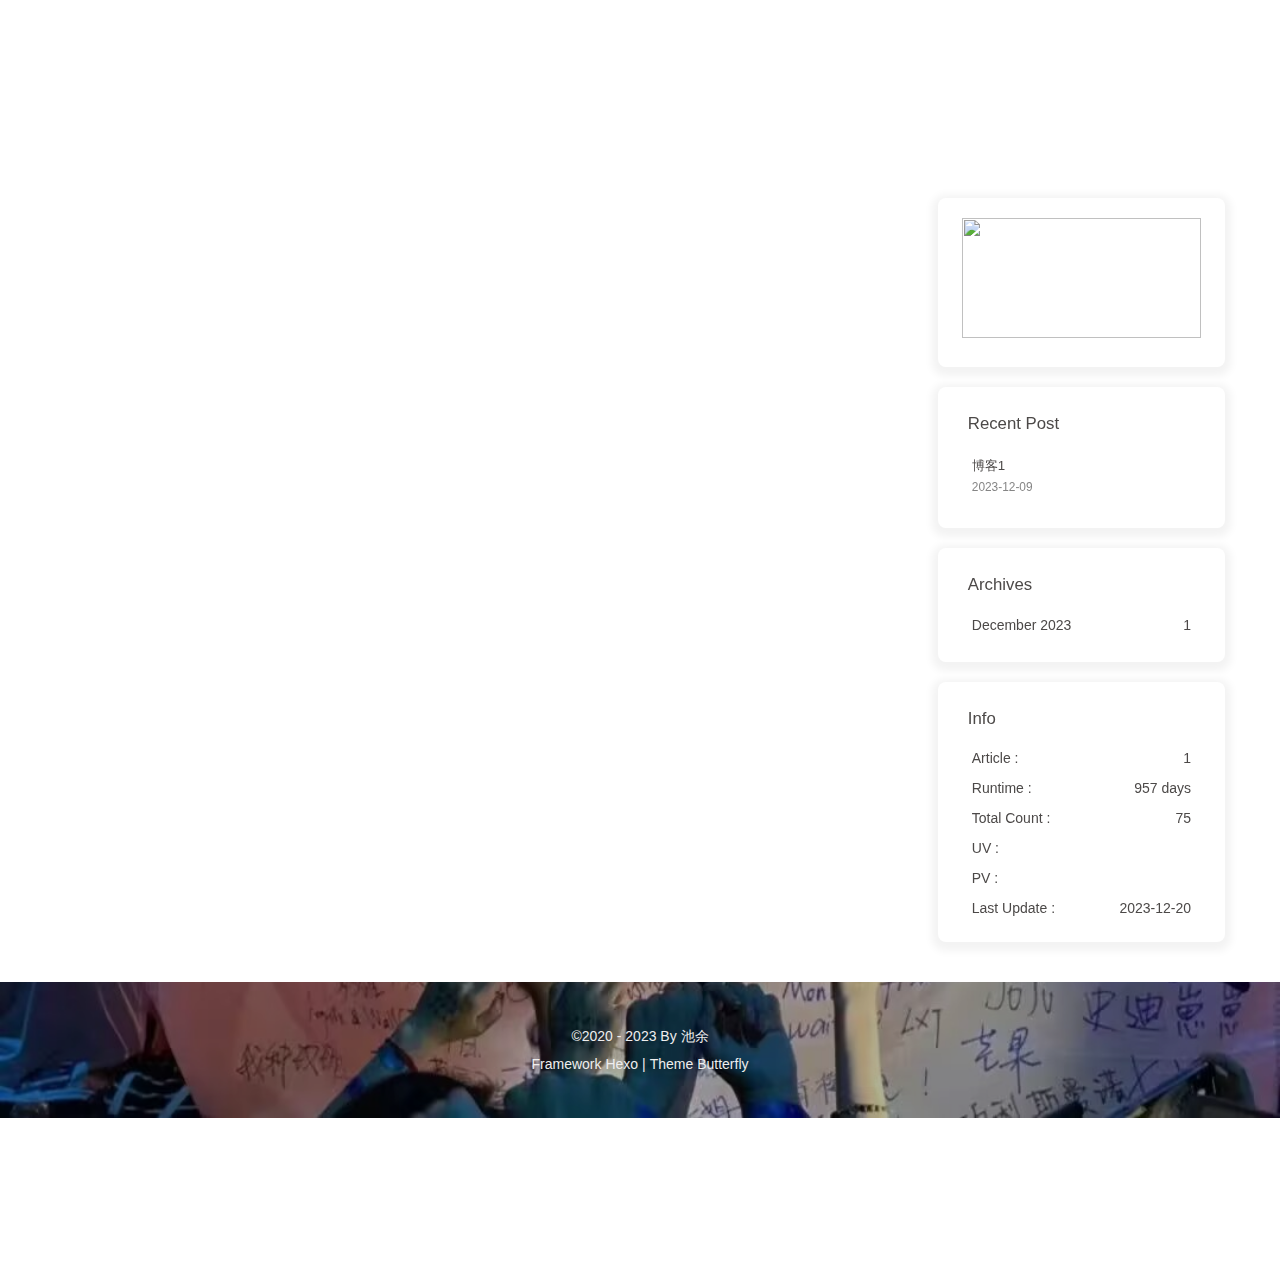
==== commit f2ca22f0: "Site updated: 2023-12-20 11:34:20" ====
--- a/index.html
+++ b/index.html
@@ -51,7 +51,7 @@
   isHome: true,
   isHighlightShrink: false,
   isToc: false,
-  postUpdate: '2023-12-19 21:39:09'
+  postUpdate: '2023-12-20 11:33:44'
 }</script><script>(win=>{
       win.saveToLocal = {
         set: (key, value, ttl) => {
@@ -158,7 +158,7 @@
 display: block;
 margin: 0 auto;
 cursor: move;
-}</style><div class="sticky_layout"><div class="card-widget card-recent-post"><div class="item-headline"><i class="fas fa-history"></i><span>Recent Post</span></div><div class="aside-list"><div class="aside-list-item no-cover"><div class="content"><a class="title" href="/post/22044.html" title="博客1">博客1</a><time datetime="2023-12-09T08:58:15.111Z" title="Created 2023-12-09 16:58:15">2023-12-09</time></div></div></div></div><div class="card-widget card-archives"><div class="item-headline"><i class="fas fa-archive"></i><span>Archives</span></div><ul class="card-archive-list"><li class="card-archive-list-item"><a class="card-archive-list-link" href="/archives/2023/12/"><span class="card-archive-list-date">December 2023</span><span class="card-archive-list-count">1</span></a></li></ul></div><div class="card-widget card-webinfo"><div class="item-headline"><i class="fas fa-chart-line"></i><span>Info</span></div><div class="webinfo"><div class="webinfo-item"><div class="item-name">Article :</div><div class="item-count">1</div></div><div class="webinfo-item"><div class="item-name">Runtime :</div><div class="item-count" id="runtimeshow" data-publishDate="2023-12-10T00:05:00.000Z"><i class="fa-solid fa-spinner fa-spin"></i></div></div><div class="webinfo-item"><div class="item-name">Total Count :</div><div class="item-count">75</div></div><div class="webinfo-item"><div class="item-name">UV :</div><div class="item-count" id="busuanzi_value_site_uv"><i class="fa-solid fa-spinner fa-spin"></i></div></div><div class="webinfo-item"><div class="item-name">PV :</div><div class="item-count" id="busuanzi_value_site_pv"><i class="fa-solid fa-spinner fa-spin"></i></div></div><div class="webinfo-item"><div class="item-name">Last Update :</div><div class="item-count" id="last-push-date" data-lastPushDate="2023-12-19T13:39:09.835Z"><i class="fa-solid fa-spinner fa-spin"></i></div></div></div></div></div></div></main><footer id="footer" style="background-image: url('/img/2.jpg')"><div id="footer-wrap"><div class="copyright">&copy;2020 - 2023 By 池余</div><div class="framework-info"><span>Framework </span><a target="_blank" rel="noopener" href="https://hexo.io">Hexo</a><span class="footer-separator">|</span><span>Theme </span><a target="_blank" rel="noopener" href="https://github.com/jerryc127/hexo-theme-butterfly">Butterfly</a></div></div></footer></div><div id="rightside"><div id="rightside-config-hide"><button id="darkmode" type="button" title="Toggle Between Light And Dark Mode"><i class="fas fa-adjust"></i></button><a class="icon-V hidden" onclick="switchNightMode()" title="Toggle Between Light And Dark Mode"></a><svg width="25" height="25" viewBox="0 0 1024 1024"></svg><use id="modeicon" xlink:href="#icon-moon"></use><button id="hide-aside-btn" type="button" title="Toggle between Single-column and Double-column"><i class="fas fa-arrows-alt-h"></i></button></div><div id="rightside-config-show"><button id="rightside-config" type="button" title="Setting"><i class="fas fa-cog fa-spin"></i></button><button id="go-up" type="button" title="Back To Top"><span class="scroll-percent"></span><i class="fas fa-arrow-up"></i></button></div></div><div><script src="/js/utils.js"></script><script src="/js/main.js"></script><script src="https://cdn.jsdelivr.net/npm/@fancyapps/ui/dist/fancybox/fancybox.umd.min.js"></script><div class="js-pjax"><script>window.typedJSFn = {
+}</style><div class="sticky_layout"><div class="card-widget card-recent-post"><div class="item-headline"><i class="fas fa-history"></i><span>Recent Post</span></div><div class="aside-list"><div class="aside-list-item no-cover"><div class="content"><a class="title" href="/post/22044.html" title="博客1">博客1</a><time datetime="2023-12-09T08:58:15.111Z" title="Created 2023-12-09 16:58:15">2023-12-09</time></div></div></div></div><div class="card-widget card-archives"><div class="item-headline"><i class="fas fa-archive"></i><span>Archives</span></div><ul class="card-archive-list"><li class="card-archive-list-item"><a class="card-archive-list-link" href="/archives/2023/12/"><span class="card-archive-list-date">December 2023</span><span class="card-archive-list-count">1</span></a></li></ul></div><div class="card-widget card-webinfo"><div class="item-headline"><i class="fas fa-chart-line"></i><span>Info</span></div><div class="webinfo"><div class="webinfo-item"><div class="item-name">Article :</div><div class="item-count">1</div></div><div class="webinfo-item"><div class="item-name">Runtime :</div><div class="item-count" id="runtimeshow" data-publishDate="2023-12-10T00:05:00.000Z"><i class="fa-solid fa-spinner fa-spin"></i></div></div><div class="webinfo-item"><div class="item-name">Total Count :</div><div class="item-count">75</div></div><div class="webinfo-item"><div class="item-name">UV :</div><div class="item-count" id="busuanzi_value_site_uv"><i class="fa-solid fa-spinner fa-spin"></i></div></div><div class="webinfo-item"><div class="item-name">PV :</div><div class="item-count" id="busuanzi_value_site_pv"><i class="fa-solid fa-spinner fa-spin"></i></div></div><div class="webinfo-item"><div class="item-name">Last Update :</div><div class="item-count" id="last-push-date" data-lastPushDate="2023-12-20T03:33:44.057Z"><i class="fa-solid fa-spinner fa-spin"></i></div></div></div></div></div></div></main><footer id="footer" style="background-image: url('/img/2.jpg')"><div id="footer-wrap"><div class="copyright">&copy;2020 - 2023 By 池余</div><div class="framework-info"><span>Framework </span><a target="_blank" rel="noopener" href="https://hexo.io">Hexo</a><span class="footer-separator">|</span><span>Theme </span><a target="_blank" rel="noopener" href="https://github.com/jerryc127/hexo-theme-butterfly">Butterfly</a></div></div></footer></div><div id="rightside"><div id="rightside-config-hide"><button id="darkmode" type="button" title="Toggle Between Light And Dark Mode"><i class="fas fa-adjust"></i></button><a class="icon-V hidden" onclick="switchNightMode()" title="Toggle Between Light And Dark Mode"></a><svg width="25" height="25" viewBox="0 0 1024 1024"></svg><use id="modeicon" xlink:href="#icon-moon"></use><button id="hide-aside-btn" type="button" title="Toggle between Single-column and Double-column"><i class="fas fa-arrows-alt-h"></i></button></div><div id="rightside-config-show"><button id="rightside-config" type="button" title="Setting"><i class="fas fa-cog fa-spin"></i></button><button id="go-up" type="button" title="Back To Top"><span class="scroll-percent"></span><i class="fas fa-arrow-up"></i></button></div></div><div><script src="/js/utils.js"></script><script src="/js/main.js"></script><script src="https://cdn.jsdelivr.net/npm/@fancyapps/ui/dist/fancybox/fancybox.umd.min.js"></script><div class="js-pjax"><script>window.typedJSFn = {
   init: (str) => {
     window.typed = new Typed('#subtitle', Object.assign({
       strings: str,
